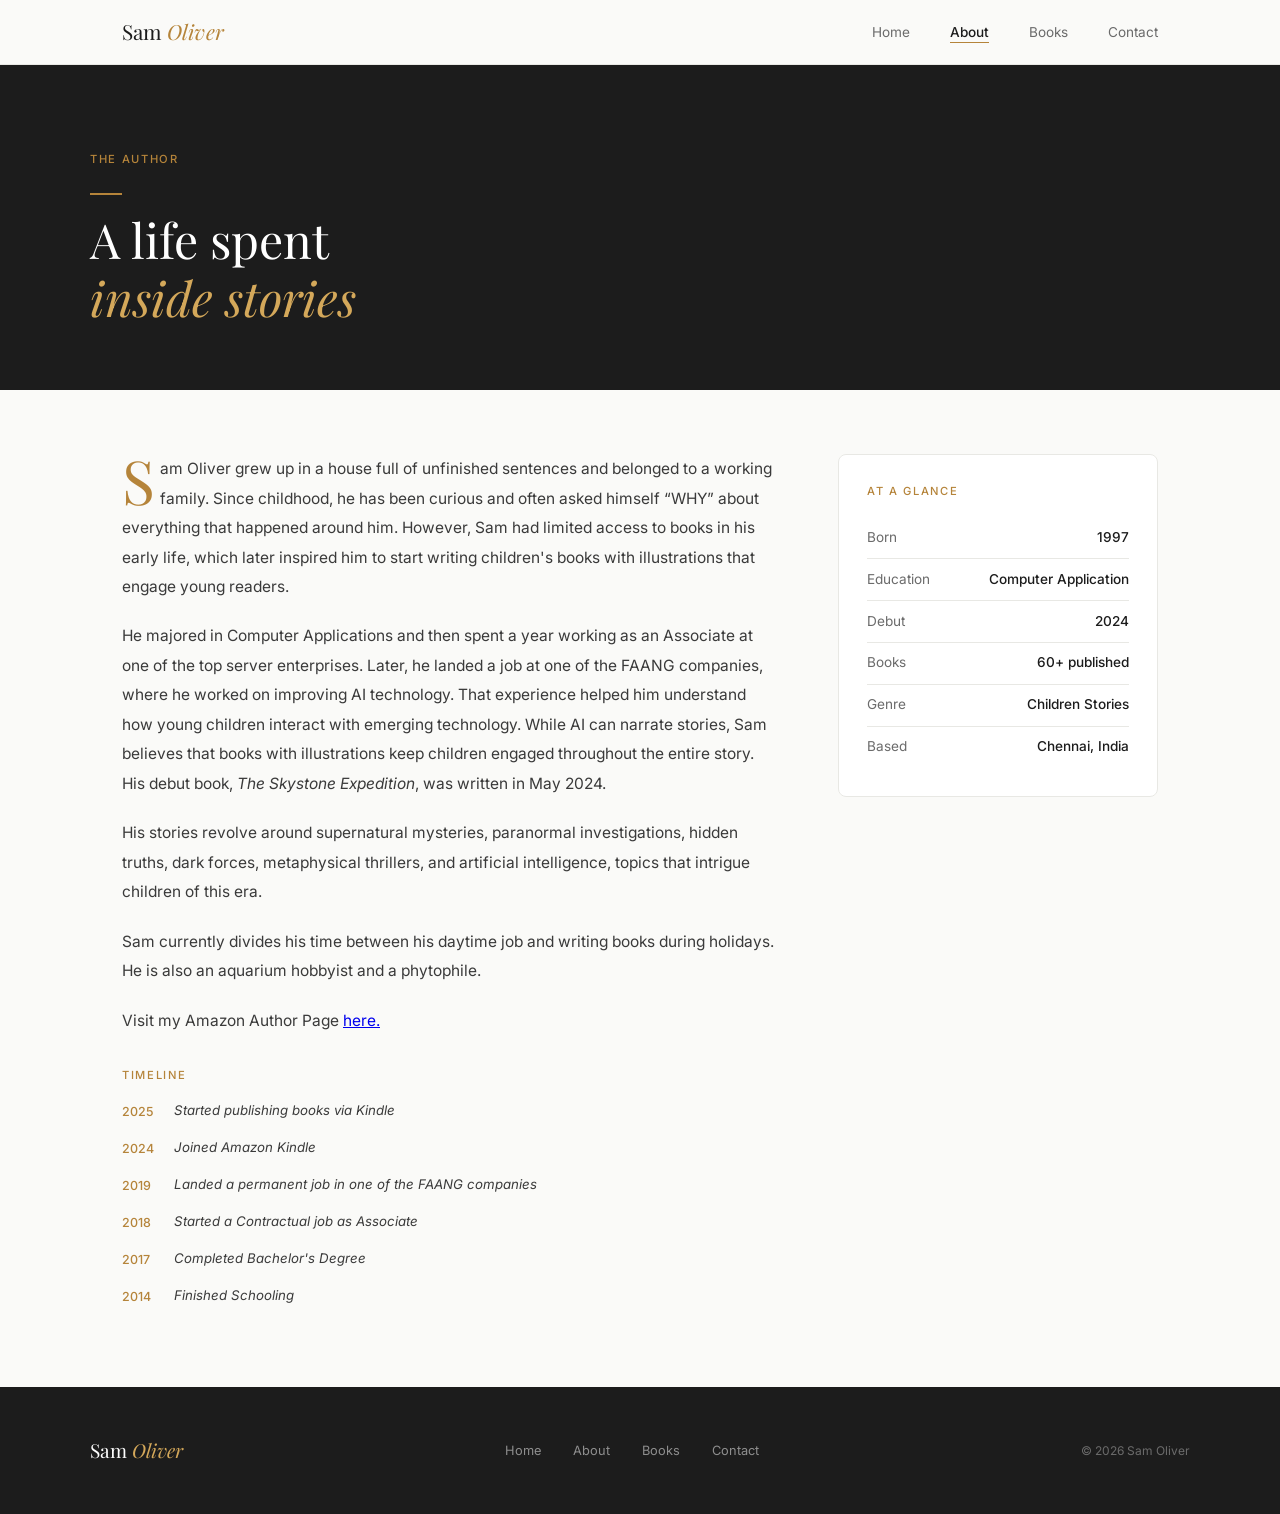
==== about.html @ 897f05fa "Add files via upload" ====
<!DOCTYPE html>
<html lang="en">
<head>
  <meta charset="UTF-8" />
  <meta name="viewport" content="width=device-width, initial-scale=1.0" />
  <title>Sam Oliver - Children's Books Author</title>
  <link rel="preconnect" href="https://fonts.googleapis.com" />
  <link href="https://fonts.googleapis.com/css2?family=Playfair+Display:ital,wght@0,400;0,600;1,400&family=Inter:wght@300;400;500&display=swap" rel="stylesheet" />
  <link rel="stylesheet" href="styles.css">
  <style>
  
  </style>
</head>
<body>

<!-- ─── NAVIGATION ─── -->
<nav id="navbar">
  <div class="nav-inner">
    <a class="nav-logo" href="index.html">Sam <span>Oliver</span></a>
    <ul class="nav-links">
      <li><a href="index.html" data-page="home">Home</a></li>
      <li><a href="about.html" class="active" data-page="about">About</a></li>
      <li><a href="books.html" data-page="books">Books</a></li>
      <li><a href="contact.html" data-page="contact">Contact</a></li>
    </ul>
    <button class="hamburger" id="hamburger" onclick="toggleMenu()" aria-label="Menu">
      <span></span><span></span><span></span>
    </button>
  </div>
  <div class="mobile-menu" id="mobileMenu">
    <a href="index.html">Home</a>
    <a href="about.html">About</a>
    <a href="books.html">Books</a>
    <a href="contact.html">Contact</a>
  </div>
</nav>

<!-- ════════════════════════════════════
     ABOUT PAGE
════════════════════════════════════ -->
<div id="page-about">

  <div class="page-hero">
    <div class="page-hero-inner">
      <span class="tag">The Author</span>
      <div style="width:32px;height:2px;background:var(--accent);margin:0.75rem 0 1rem;"></div>
      <h1>A life spent<br><em>inside stories</em></h1>
    </div>
  </div>

  <div class="about-layout">
    <div class="about-body">
      <p>
        Sam Oliver grew up in a house full of unfinished sentences and belonged to a working family. Since childhood, he has been curious and often asked himself “WHY” about everything that happened around him. However, Sam had limited access to books in his early life, which later inspired him to start writing children's books with illustrations that engage young readers.
      </p>
      <p class="reveal">
        He majored in Computer Applications and then spent a year working as an Associate at one of the top server enterprises. Later, he landed a job at one of the FAANG companies, where he worked on improving AI technology. That experience helped him understand how young children interact with emerging technology. While AI can narrate stories, Sam believes that books with illustrations keep children engaged throughout the entire story. His debut book, <em>The Skystone Expedition</em>, was written in May 2024.
      </p>
      <p class="reveal">
        His stories revolve around supernatural mysteries, paranormal investigations, hidden truths, dark forces, metaphysical thrillers, and artificial intelligence, topics that intrigue children of this era.
      </p>
      <p class="reveal">
        Sam currently divides his time between his daytime job and writing books during holidays. He is also an aquarium hobbyist and a phytophile.
      </p>

      <p class="reveal">
        Visit my Amazon Author Page <a href="https://amazon.com/author/samoliverauthor" target="_blank">here.</a>
      </p>

      <div class="timeline reveal">
        <h4>Timeline</h4>
                <div class="tl-item"><span class="tl-year">2025</span><span class="tl-text"><em>Started publishing books via Kindle</em></span></div>
        <div class="tl-item"><span class="tl-year">2024</span><span class="tl-text"><em>Joined Amazon Kindle</em></span></div>
        <div class="tl-item"><span class="tl-year">2019</span><span class="tl-text"><em>Landed a permanent job in one of the FAANG companies</em></span></div>
        <div class="tl-item"><span class="tl-year">2018</span><span class="tl-text"><em>Started a Contractual job as Associate</em></span></div>
        <div class="tl-item"><span class="tl-year">2017</span><span class="tl-text"><em>Completed Bachelor's Degree</em></span></div>
        <div class="tl-item"><span class="tl-year">2014</span><span class="tl-text"><em>Finished Schooling</em></span></div>
      </div>
    </div>

    <div>
      <div class="sidebar-card">
        <h4>At a Glance</h4>
        <div class="info-row"><span class="label">Born</span><span class="value">1997</span></div>
        <div class="info-row"><span class="label">Education</span><span class="value">Computer Application</span></div>
        <div class="info-row"><span class="label">Debut</span><span class="value">2024</span></div>
        <div class="info-row"><span class="label">Books</span><span class="value">60+ published</span></div>
        <div class="info-row"><span class="label">Genre</span><span class="value">Children Stories</span></div>
        <div class="info-row"><span class="label">Based</span><span class="value">Chennai, India</span></div>
      </div>
    </div>
  </div>

  <footer>
    <div class="footer-inner">
      <div class="footer-logo">Sam <em>Oliver</em></div>
      <ul class="footer-links">
        <li><a href="index.html">Home</a></li>
        <li><a href="about.html">About</a></li>
        <li><a href="books.html">Books</a></li>
        <li><a href="contact.html">Contact</a></li>
      </ul>
      <span class="footer-copy">© 2026 Sam Oliver</span>
    </div>
  </footer>
</div>
<script src="script.js"></script>
</body>
</html>
---- styles.css ----
*, *::before, *::after { box-sizing: border-box; margin: 0; padding: 0; }

    :root {
      --bg: #fafaf8;
      --white: #ffffff;
      --ink: #1c1c1c;
      --muted: #6b6b6b;
      --border: #e8e8e4;
      --accent: #b5843a;
      --accent-light: #f5ede0;
      --font-serif: 'Playfair Display', Georgia, serif;
      --font-sans: 'Inter', system-ui, sans-serif;
      --radius: 4px;
      --transition: 0.25s ease;
    }

    html { scroll-behavior: smooth; }

    body {
      font-family: var(--font-sans);
      background: var(--bg);
      color: var(--ink);
      font-size: 16px;
      line-height: 1.6;
      overflow-x: hidden;
    }

    /* ─── UTILITY ─── */
    .container {
      max-width: 1100px;
      margin: 0 auto;
      padding: 0 2rem;
    }

    .tag {
      display: inline-block;
      font-size: 0.7rem;
      letter-spacing: 0.15em;
      text-transform: uppercase;
      color: var(--accent);
      font-weight: 500;
    }

    .divider {
      width: 40px;
      height: 2px;
      background: var(--accent);
      margin: 1rem 0 1.5rem;
    }

    /* ─── NAVIGATION ─── */
    nav {
      position: sticky;
      top: 0;
      z-index: 100;
      background: rgba(250, 250, 248, 0.95);
      backdrop-filter: blur(8px);
      border-bottom: 1px solid var(--border);
    }

    .nav-inner {
      display: flex;
      align-items: center;
      justify-content: space-between;
      height: 64px;
      max-width: 1100px;
      margin: 0 auto;
      padding: 0 2rem;
    }

    .nav-logo {
      font-family: var(--font-serif);
      font-size: 1.3rem;
      color: var(--ink);
      text-decoration: none;
      letter-spacing: 0.01em;
    }

    .nav-logo span { color: var(--accent); font-style: italic; }

    .nav-links {
      display: flex;
      gap: 2.5rem;
      list-style: none;
    }

    .nav-links a {
      font-size: 0.85rem;
      font-weight: 400;
      color: var(--muted);
      text-decoration: none;
      transition: color var(--transition);
    }

    .nav-links a:hover,
    .nav-links a.active { color: var(--ink); }

    .nav-links a.active {
      font-weight: 500;
      border-bottom: 1.5px solid var(--accent);
      padding-bottom: 2px;
    }

    /* Hamburger */
    .hamburger {
      display: none;
      flex-direction: column;
      gap: 5px;
      background: none;
      border: none;
      cursor: pointer;
      padding: 4px;
    }

    .hamburger span {
      display: block;
      width: 22px;
      height: 1.5px;
      background: var(--ink);
      transition: all 0.3s;
    }

    .hamburger.open span:nth-child(1) { transform: rotate(45deg) translate(4px, 5px); }
    .hamburger.open span:nth-child(2) { opacity: 0; }
    .hamburger.open span:nth-child(3) { transform: rotate(-45deg) translate(4px, -5px); }

    .mobile-menu {
      display: none;
      flex-direction: column;
      background: var(--white);
      border-top: 1px solid var(--border);
      padding: 1rem 2rem;
    }

    .mobile-menu.open { display: flex; }

    .mobile-menu a {
      font-size: 1rem;
      color: var(--ink);
      text-decoration: none;
      padding: 0.75rem 0;
      border-bottom: 1px solid var(--border);
      font-weight: 400;
      transition: color var(--transition);
    }

    .mobile-menu a:last-child { border-bottom: none; }
    .mobile-menu a:hover { color: var(--accent); }

    /* ─── PAGES ─── */
    .page { display: none; }
    .page.active { display: block; animation: fadeUp 0.4s ease; }

    @keyframes fadeUp {
      from { opacity: 0; transform: translateY(16px); }
      to   { opacity: 1; transform: translateY(0); }
    }

    /* ─────────────────────────────
       HOME
    ───────────────────────────── */

    /* Hero */
    .hero {
      padding: 6rem 2rem 5rem;
      max-width: 1100px;
      margin: 0 auto;
      display: grid;
      grid-template-columns: 1fr 1fr;
      gap: 4rem;
      align-items: center;
    }

    .hero-tag { margin-bottom: 1rem; }

    .hero h1 {
      font-family: var(--font-serif);
      font-size: clamp(2.8rem, 5vw, 4rem);
      font-weight: 400;
      line-height: 1.15;
      margin-bottom: 1.25rem;
      color: var(--ink);
    }

    .hero h1 em { font-style: italic; color: var(--accent); }

    .hero p {
      font-size: 1rem;
      color: var(--muted);
      line-height: 1.8;
      margin-bottom: 2rem;
      max-width: 420px;
    }

    .hero-buttons {
      display: flex;
      gap: 1rem;
      flex-wrap: wrap;
    }

    .btn {
      display: inline-block;
      font-size: 0.8rem;
      font-weight: 500;
      letter-spacing: 0.05em;
      padding: 0.75rem 1.75rem;
      border-radius: var(--radius);
      text-decoration: none;
      cursor: pointer;
      border: none;
      transition: all var(--transition);
    }

    .btn-dark {
      background: var(--ink);
      color: #fff;
    }
    .btn-dark:hover { background: #333; }

    .btn-outline {
      background: transparent;
      color: var(--ink);
      border: 1.5px solid var(--border);
    }
    .btn-outline:hover { border-color: var(--ink); }

    .btn-accent {
      background: var(--accent);
      color: #fff;
    }
    .btn-accent:hover { background: #9e7030; }

    /* Hero image card */
    .hero-card {
      background: var(--white);
      border: 1px solid var(--border);
      border-radius: 8px;
      overflow: hidden;
      box-shadow: 0 4px 24px rgba(0,0,0,0.07);
    }

    .hero-card-img {
  height: 350px;
  background: linear-gradient(135deg, #2a1a08 0%, #5c3d1e 50%, #8b6235 100%);
  display: flex;
  align-items: center;
  justify-content: center;
  position: relative;
  overflow: visible; /* Changed from hidden */
}

.author-initials {
  width: 300px;
  height: 300px;
  border-radius: 50%;
  overflow: hidden;
  border: 3px solid #fff; /* optional, helps define the circle edge */
  flex-shrink: 0;
}

.author-initials img {
  width: 100%;
  height: 100%;
  object-fit: cover;
  display: block;
}

    .hero-card-body {
      padding: 1.5rem;
    }

    .hero-card-body h3 {
      font-family: var(--font-serif);
      font-size: 1.1rem;
      font-weight: 400;
      color: #fff;
      margin-bottom: 0.25rem;
    }

    .hero-card-body p {
      font-size: 0.8rem;
      color: #fff;
      margin: 0;
    }

    /* Stats strip */
    .stats {
      background: var(--white);
      border-top: 1px solid var(--border);
      border-bottom: 1px solid var(--border);
    }

    .stats-inner {
      max-width: 1100px;
      margin: 0 auto;
      padding: 2.5rem 2rem;
      display: grid;
      grid-template-columns: repeat(2, 1fr);
      gap: 2rem;
      text-align: center;
    }

    .stat-number {
      font-family: var(--font-serif);
      font-size: 2.2rem;
      font-weight: 400;
      color: var(--accent);
      line-height: 1;
      margin-bottom: 0.4rem;
    }

    .stat-label {
      font-size: 0.78rem;
      color: var(--muted);
      font-weight: 400;
    }

    /* Featured Book */
    .section {
      padding: 5rem 2rem;
      max-width: 1100px;
      margin: 0 auto;
    }

    .section-header {
      margin-bottom: 3rem;
    }

    .section-header h2 {
      font-family: var(--font-serif);
      font-size: clamp(1.8rem, 3vw, 2.4rem);
      font-weight: 400;
    }

    .section-header h2 em { font-style: italic; color: var(--accent); }

    .featured-grid {
      display: grid;
      grid-template-columns: auto 1fr;
      gap: 3rem;
      align-items: start;
    }

    .book-card-featured {
      width: 180px;
      flex-shrink: 0;
      border-radius: 4px;
      overflow: hidden;
      box-shadow: 6px 10px 30px rgba(0,0,0,0.2);
    }

    .book-cover-art {
      width: 180px;
      height: 260px;
      display: flex;
      flex-direction: column;
      justify-content: space-between;
      padding: 1.5rem 1.25rem;
      position: relative;
    }

    .book-cover-art::after {
      content: '';
      position: absolute;
      top: 0; bottom: 0; left: 0;
      width: 6px;
      background: rgba(0,0,0,0.25);
    }

    .bca-0 { background: linear-gradient(160deg, #1a0a04, #6b3a1a); }
    .bca-1 { background: linear-gradient(160deg, #051a1a, #1a5a5a); }
    .bca-2 { background: linear-gradient(160deg, #141a05, #4a5a1a); }
    .bca-3 { background: linear-gradient(160deg, #0a0514, #2a1a5a); }
    .bca-4 { background: linear-gradient(160deg, #140514, #4a1a4a); }
    .bca-5 { background: linear-gradient(160deg, #0f0d0a, #3a2a1a); }

    .bca-title {
      font-family: var(--font-serif);
      color: #f0e0c0;
      font-size: 1.1rem;
      line-height: 1.2;
      font-weight: 400;
      position: relative;
      z-index: 1;
    }

    .bca-title em { font-style: italic; font-size: 1.3rem; display: block; }

    .bca-author {
      font-size: 0.6rem;
      letter-spacing: 0.2em;
      text-transform: uppercase;
      color: rgba(240,224,192,0.7);
      position: relative;
      z-index: 1;
    }

    .featured-info h3 {
      font-family: var(--font-serif);
      font-size: 1.8rem;
      font-weight: 400;
      margin-bottom: 0.25rem;
    }

    .featured-info h3 em { font-style: italic; color: var(--accent); }

    .featured-meta {
      font-size: 0.8rem;
      color: var(--muted);
      margin-bottom: 1.25rem;
    }

    .featured-info p {
      color: var(--muted);
      line-height: 1.8;
      margin-bottom: 1.5rem;
      font-size: 0.95rem;
    }

    .quote-block {
      border-left: 3px solid var(--accent);
      padding: 0.75rem 1.25rem;
      background: var(--accent-light);
      border-radius: 0 var(--radius) var(--radius) 0;
      margin-bottom: 1.5rem;
    }

    .quote-block p {
      font-family: var(--font-serif);
      font-style: italic;
      font-size: 1rem;
      color: #4a3520;
      margin: 0 0 0.4rem;
    }

    .quote-block cite {
      font-size: 0.72rem;
      color: var(--accent);
      letter-spacing: 0.08em;
      text-transform: uppercase;
      font-style: normal;
    }

    /* ─────────────────────────────
       ABOUT
    ───────────────────────────── */
    .page-hero {
      background: var(--ink);
      color: #fff;
      padding: 5rem 2rem 4rem;
    }

    .page-hero-inner {
      max-width: 1100px;
      margin: 0 auto;
    }

    .page-hero .tag { color: var(--accent); margin-bottom: 0.75rem; }

    .page-hero h1 {
      font-family: var(--font-serif);
      font-size: clamp(2.2rem, 4vw, 3rem);
      font-weight: 400;
      line-height: 1.2;
    }

    .page-hero h1 em { font-style: italic; color: #d4a85a; }

    .about-layout {
      max-width: 1100px;
      margin: 0 auto;
      padding: 4rem 2rem;
      display: grid;
      grid-template-columns: 1fr 320px;
      gap: 4rem;
      align-items: start;
    }

    .about-body p {
      font-size: 0.97rem;
      line-height: 1.9;
      color: #3a3a3a;
      margin-bottom: 1.25rem;
    }

    .about-body p:first-child::first-letter {
      font-family: var(--font-serif);
      font-size: 3.8rem;
      float: left;
      line-height: 0.85;
      margin-right: 0.08em;
      color: var(--accent);
    }

    .sidebar-card {
      background: var(--white);
      border: 1px solid var(--border);
      border-radius: 8px;
      padding: 1.75rem;
      position: sticky;
      top: 80px;
    }

    .sidebar-card h4 {
      font-size: 0.7rem;
      letter-spacing: 0.15em;
      text-transform: uppercase;
      color: var(--accent);
      margin-bottom: 1rem;
      font-weight: 500;
    }

    .info-row {
      display: flex;
      justify-content: space-between;
      align-items: baseline;
      padding: 0.6rem 0;
      border-bottom: 1px solid var(--border);
      font-size: 0.85rem;
    }

    .info-row:last-child { border-bottom: none; }
    .info-row .label { color: var(--muted); }
    .info-row .value { font-weight: 500; text-align: right; }

    .timeline {
      margin-top: 2rem;
    }

    .timeline h4 {
      font-size: 0.7rem;
      letter-spacing: 0.15em;
      text-transform: uppercase;
      color: var(--accent);
      margin-bottom: 1rem;
      font-weight: 500;
    }

    .tl-item {
      display: flex;
      gap: 1rem;
      margin-bottom: 1rem;
      font-size: 0.83rem;
      opacity: 0;
      transform: translateX(-10px);
      transition: all 0.5s ease;
    }

    .tl-item.visible { opacity: 1; transform: translateX(0); }

    .tl-year {
      color: var(--accent);
      font-weight: 500;
      min-width: 36px;
      font-size: 0.78rem;
      padding-top: 1px;
    }

    .tl-text { color: #3a3a3a; line-height: 1.5; }

    /* ─────────────────────────────
       BOOKS
    ───────────────────────────── */
    .books-controls {
      max-width: 1100px;
      margin: 0 auto;
      padding: 2.5rem 2rem 0;
      display: flex;
      gap: 0.5rem;
      flex-wrap: wrap;
    }

    .filter-btn {
      font-size: 0.78rem;
      font-weight: 400;
      padding: 0.45rem 1.1rem;
      border-radius: 99px;
      border: 1.5px solid var(--border);
      background: transparent;
      color: var(--muted);
      cursor: pointer;
      transition: all var(--transition);
    }

    .filter-btn:hover { border-color: var(--ink); color: var(--ink); }

    .filter-btn.active {
      background: var(--ink);
      color: #fff;
      border-color: var(--ink);
    }

    .books-grid {
      max-width: 1100px;
      margin: 0 auto;
      padding: 2.5rem 2rem 5rem;
      display: grid;
      grid-template-columns: repeat(auto-fill, minmax(200px, 1fr));
      gap: 2rem;
    }

    .bk-card {
      cursor: pointer;
      transition: transform var(--transition);
      opacity: 0;
      transform: translateY(20px);
      transition: opacity 0.5s ease, transform 0.5s ease;
    }

    .bk-card.visible { opacity: 1; transform: translateY(0); }
    .bk-card:hover { transform: translateY(-4px); }

    .bk-cover {
      width: 100%;
      aspect-ratio: 3/4;
      border-radius: var(--radius);
      overflow: hidden;
      margin-bottom: 1rem;
      box-shadow: 0 4px 16px rgba(0,0,0,0.15);
    }

    .bk-cover-inner {
      width: 100%; height: 100%;
      display: flex;
      flex-direction: column;
      justify-content: space-between;
      padding: 1.25rem 1rem;
      position: relative;
    }

    .bk-cover-author {
      width: 100%; height: 100%;
      display: flex;
      /*flex-direction: column;*/
      justify-content: space-between;
      /*padding: 1.25rem 1rem;*/
      position: relative;
    }

    .bk-cover-inner::after {
      content: '';
      position: absolute;
      top: 0; bottom: 0; left: 0;
      width: 5px;
      background: rgba(0,0,0,0.2);
    }

    .bk-cover-title {
      font-family: var(--font-serif);
      color: #f0e0c0;
      font-size: 1rem;
      line-height: 1.25;
      position: relative; z-index: 1;
    }

    .bk-cover-title em { font-style: italic; font-size: 1.15rem; display: block; }

    .bk-cover-year {
      font-size: 0.6rem;
      letter-spacing: 0.15em;
      color: rgba(240,224,192,0.65);
      position: relative; z-index: 1;
    }

    .bk-genre {
      font-size: 0.68rem;
      color: var(--accent);
      letter-spacing: 0.1em;
      text-transform: uppercase;
      margin-bottom: 0.3rem;
      font-weight: 500;
    }

    .bk-title {
      font-family: var(--font-serif);
      font-size: 1rem;
      font-weight: 400;
      padding: 10px;
      align-items: center;
      margin-bottom: 0.4rem;
    }

    .bk-title em { font-style: italic; }

    .bk-desc {
      font-size: 0.8rem;
      color: var(--muted);
      line-height: 1.6;
    }

    /* ─────────────────────────────
       CONTACT
    ───────────────────────────── */
    .contact-layout {
      max-width: 1100px;
      margin: 0 auto;
      padding: 4rem 2rem 5rem;
      display: grid;
      grid-template-columns: 1fr 1fr;
      gap: 4rem;
      align-items: start;
    }

    .contact-info h2 {
      font-family: var(--font-serif);
      font-size: 1.8rem;
      font-weight: 400;
      margin-bottom: 0.5rem;
    }

    .contact-info h2 em { font-style: italic; color: var(--accent); }

    .contact-info > p {
      color: var(--muted);
      line-height: 1.8;
      margin-bottom: 2.5rem;
      font-size: 0.92rem;
    }

    .contact-item {
      display: flex;
      gap: 1rem;
      align-items: flex-start;
      margin-bottom: 1.5rem;
    }

    .contact-icon {
      width: 38px; height: 38px;
      background: var(--accent-light);
      border-radius: var(--radius);
      display: flex;
      align-items: center;
      justify-content: center;
      font-size: 1rem;
      flex-shrink: 0;
      color: var(--accent);
    }

    .ci-label {
      font-size: 0.7rem;
      letter-spacing: 0.1em;
      text-transform: uppercase;
      color: var(--accent);
      font-weight: 500;
      margin-bottom: 0.2rem;
    }

    .ci-value {
      font-size: 0.88rem;
      color: var(--ink);
      line-height: 1.5;
    }

    .socials {
      display: grid;
      gap: 0.8rem;
      /*width: 1000%;*/
      margin-top: 2rem;
    }

    .social-pill {
      font-size: 0.72rem;
      font-weight: 500;
      padding: 0.45rem 1rem;
      border: 1.5px solid var(--border);
      border-radius: 99px;
      text-decoration: none;
      color: var(--muted);
      transition: all var(--transition);
    }

    .social-pill:hover {
      border-color: var(--ink);
      color: var(--ink);
    }

    /* Form */
    .contact-form-card {
      background: var(--white);
      border: 1px solid var(--border);
      border-radius: 8px;
      padding: 2.5rem;
    }

    .contact-form-card h3 {
      font-family: var(--font-serif);
      font-size: 1.3rem;
      font-weight: 400;
      margin-bottom: 1.75rem;
    }

    .form-row {
      display: grid;
      grid-template-columns: 1fr 1fr;
      gap: 1rem;
    }

    .form-group {
      margin-bottom: 1.25rem;
    }

    .form-group label {
      display: block;
      font-size: 0.75rem;
      font-weight: 500;
      color: var(--ink);
      margin-bottom: 0.4rem;
      letter-spacing: 0.03em;
    }

    .form-group input,
    .form-group select,
    .form-group textarea {
      width: 100%;
      padding: 0.65rem 0.9rem;
      border: 1.5px solid var(--border);
      border-radius: var(--radius);
      font-family: var(--font-sans);
      font-size: 0.88rem;
      color: var(--ink);
      background: var(--bg);
      outline: none;
      transition: border-color var(--transition);
    }

    .form-group input:focus,
    .form-group select:focus,
    .form-group textarea:focus { border-color: var(--accent); }

    .form-group textarea { height: 110px; resize: vertical; }

    .form-group select { appearance: none; cursor: pointer; }

    .form-submit {
      width: 100%;
      padding: 0.85rem;
      background: var(--ink);
      color: #fff;
      border: none;
      border-radius: var(--radius);
      font-family: var(--font-sans);
      font-size: 0.85rem;
      font-weight: 500;
      cursor: pointer;
      transition: background var(--transition);
    }

    .form-submit:hover { background: var(--accent); }

    .success-banner {
      display: none;
      background: var(--accent-light);
      border: 1.5px solid rgba(181,132,58,0.3);
      border-radius: var(--radius);
      padding: 1.25rem;
      text-align: center;
      font-family: var(--font-serif);
      font-style: italic;
      color: #7a5020;
      font-size: 1.1rem;
      margin-top: 1rem;
    }

    /* ─── FOOTER ─── */
    footer {
      background: var(--ink);
      color: rgba(255,255,255,0.6);
      padding: 3rem 2rem;
    }

    .footer-inner {
      max-width: 1100px;
      margin: 0 auto;
      display: flex;
      justify-content: space-between;
      align-items: center;
      flex-wrap: wrap;
      gap: 1.5rem;
    }

    .footer-logo {
      font-family: var(--font-serif);
      font-size: 1.2rem;
      color: #fff;
    }

    .footer-logo em { font-style: italic; color: #d4a85a; }

    .footer-links {
      display: flex;
      gap: 2rem;
      list-style: none;
    }

    .footer-links a {
      font-size: 0.8rem;
      color: rgba(255,255,255,0.5);
      text-decoration: none;
      transition: color var(--transition);
    }

    .footer-links a:hover { color: #fff; }

    .footer-copy {
      font-size: 0.75rem;
      color: rgba(255,255,255,0.35);
    }

    /* ─── SCROLL REVEAL ─── */
    .reveal {
      opacity: 0;
      transform: translateY(24px);
      transition: opacity 0.6s ease, transform 0.6s ease;
    }
    .reveal.visible { opacity: 1; transform: translateY(0); }

    /* ─── RESPONSIVE ─── */
    @media (max-width: 900px) {
      .hero {
        grid-template-columns: 1fr;
        padding: 4rem 2rem 3rem;
        gap: 2.5rem;
      }
      .hero-card { max-width: 420px; }
      .stats-inner { grid-template-columns: repeat(2, 1fr); }
      .featured-grid { grid-template-columns: 1fr; }
      .book-card-featured { width: 140px; }
      .about-layout { grid-template-columns: 1fr; }
      .sidebar-card { position: static; }
      .contact-layout { grid-template-columns: 1fr; gap: 2.5rem; }
    }

    @media (max-width: 640px) {
      .nav-links { display: none; }
      .hamburger { display: flex; }
      .hero h1 { font-size: 2.4rem; }
      .stats-inner { grid-template-columns: repeat(2, 1fr); }
      .books-grid { grid-template-columns: repeat(2, 1fr); gap: 1.25rem; }
      .form-row { grid-template-columns: 1fr; }
      .footer-inner { flex-direction: column; text-align: center; }
      .footer-links { flex-wrap: wrap; justify-content: center; gap: 1rem; }
    }

    @media (max-width: 400px) {
      .books-grid { grid-template-columns: 1fr 1fr; gap: 1rem; }
    }
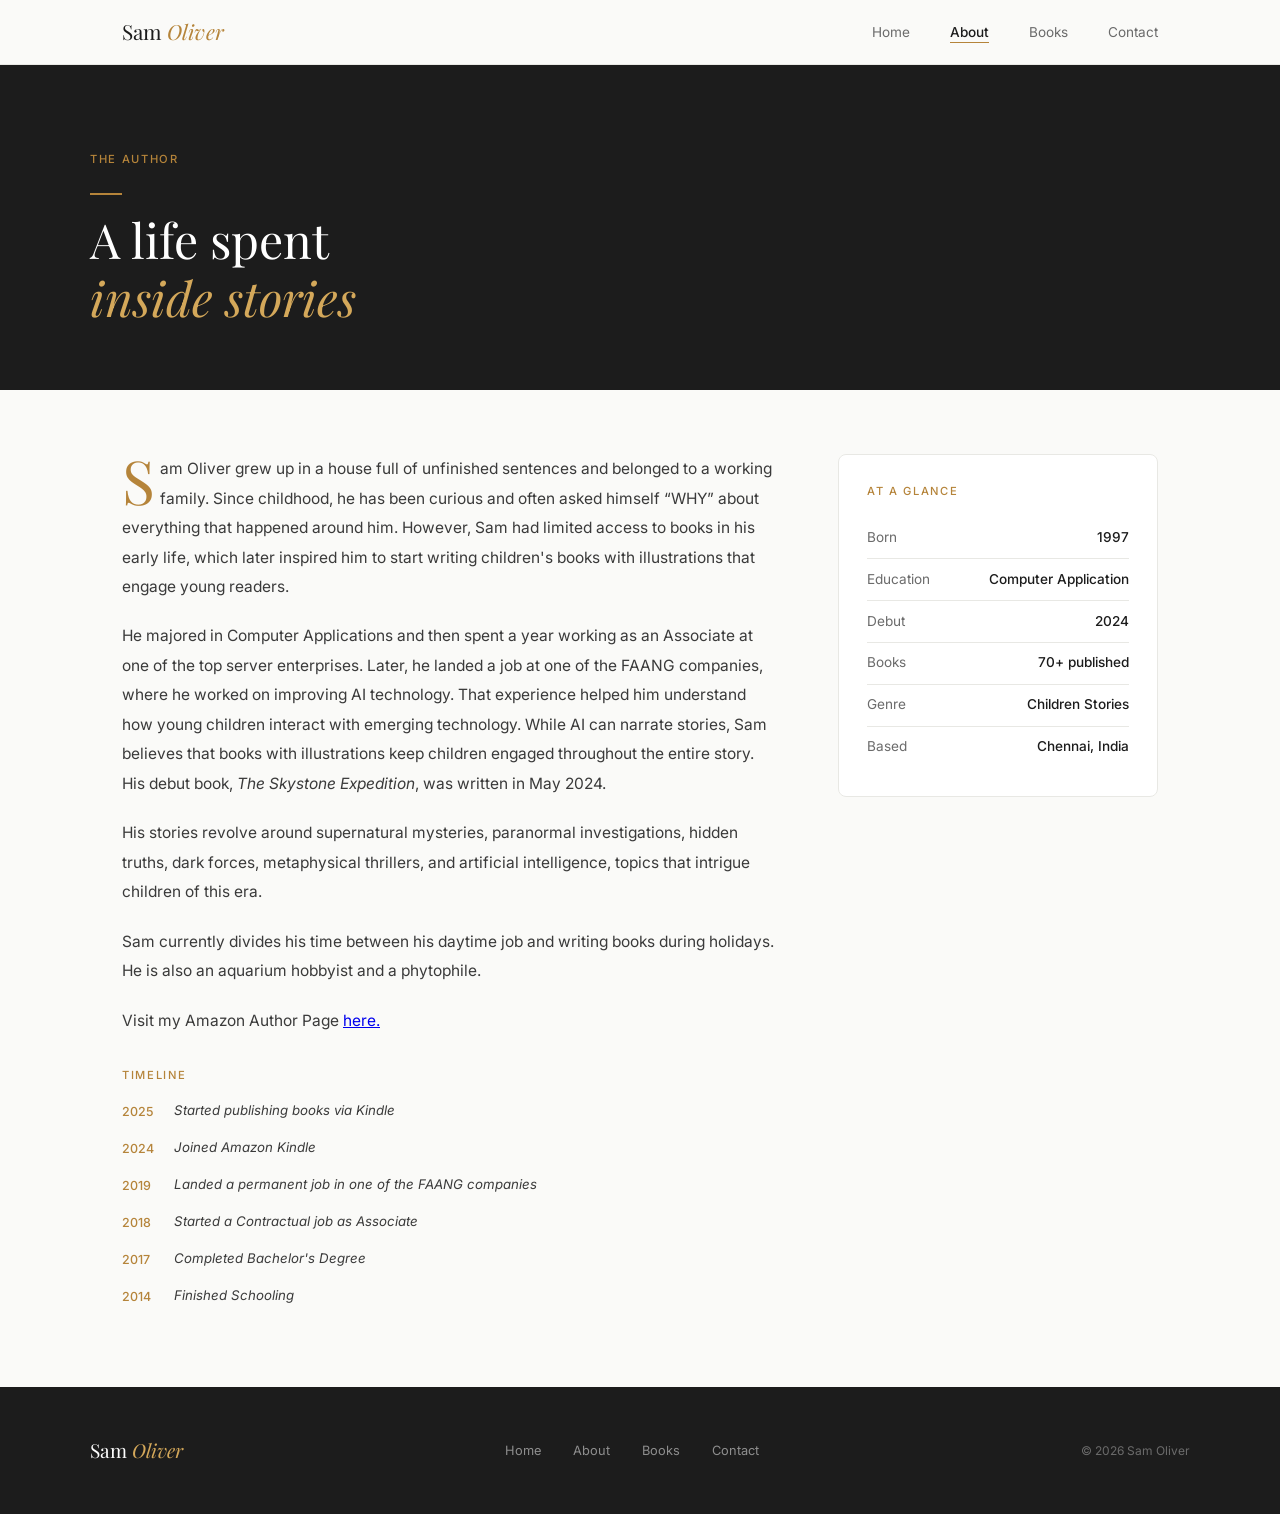
==== commit db65619f: "Add files via upload New books added" ====
--- a/about.html
+++ b/about.html
@@ -84,7 +84,7 @@
         <div class="info-row"><span class="label">Born</span><span class="value">1997</span></div>
         <div class="info-row"><span class="label">Education</span><span class="value">Computer Application</span></div>
         <div class="info-row"><span class="label">Debut</span><span class="value">2024</span></div>
-        <div class="info-row"><span class="label">Books</span><span class="value">60+ published</span></div>
+        <div class="info-row"><span class="label">Books</span><span class="value">70+ published</span></div>
         <div class="info-row"><span class="label">Genre</span><span class="value">Children Stories</span></div>
         <div class="info-row"><span class="label">Based</span><span class="value">Chennai, India</span></div>
       </div>
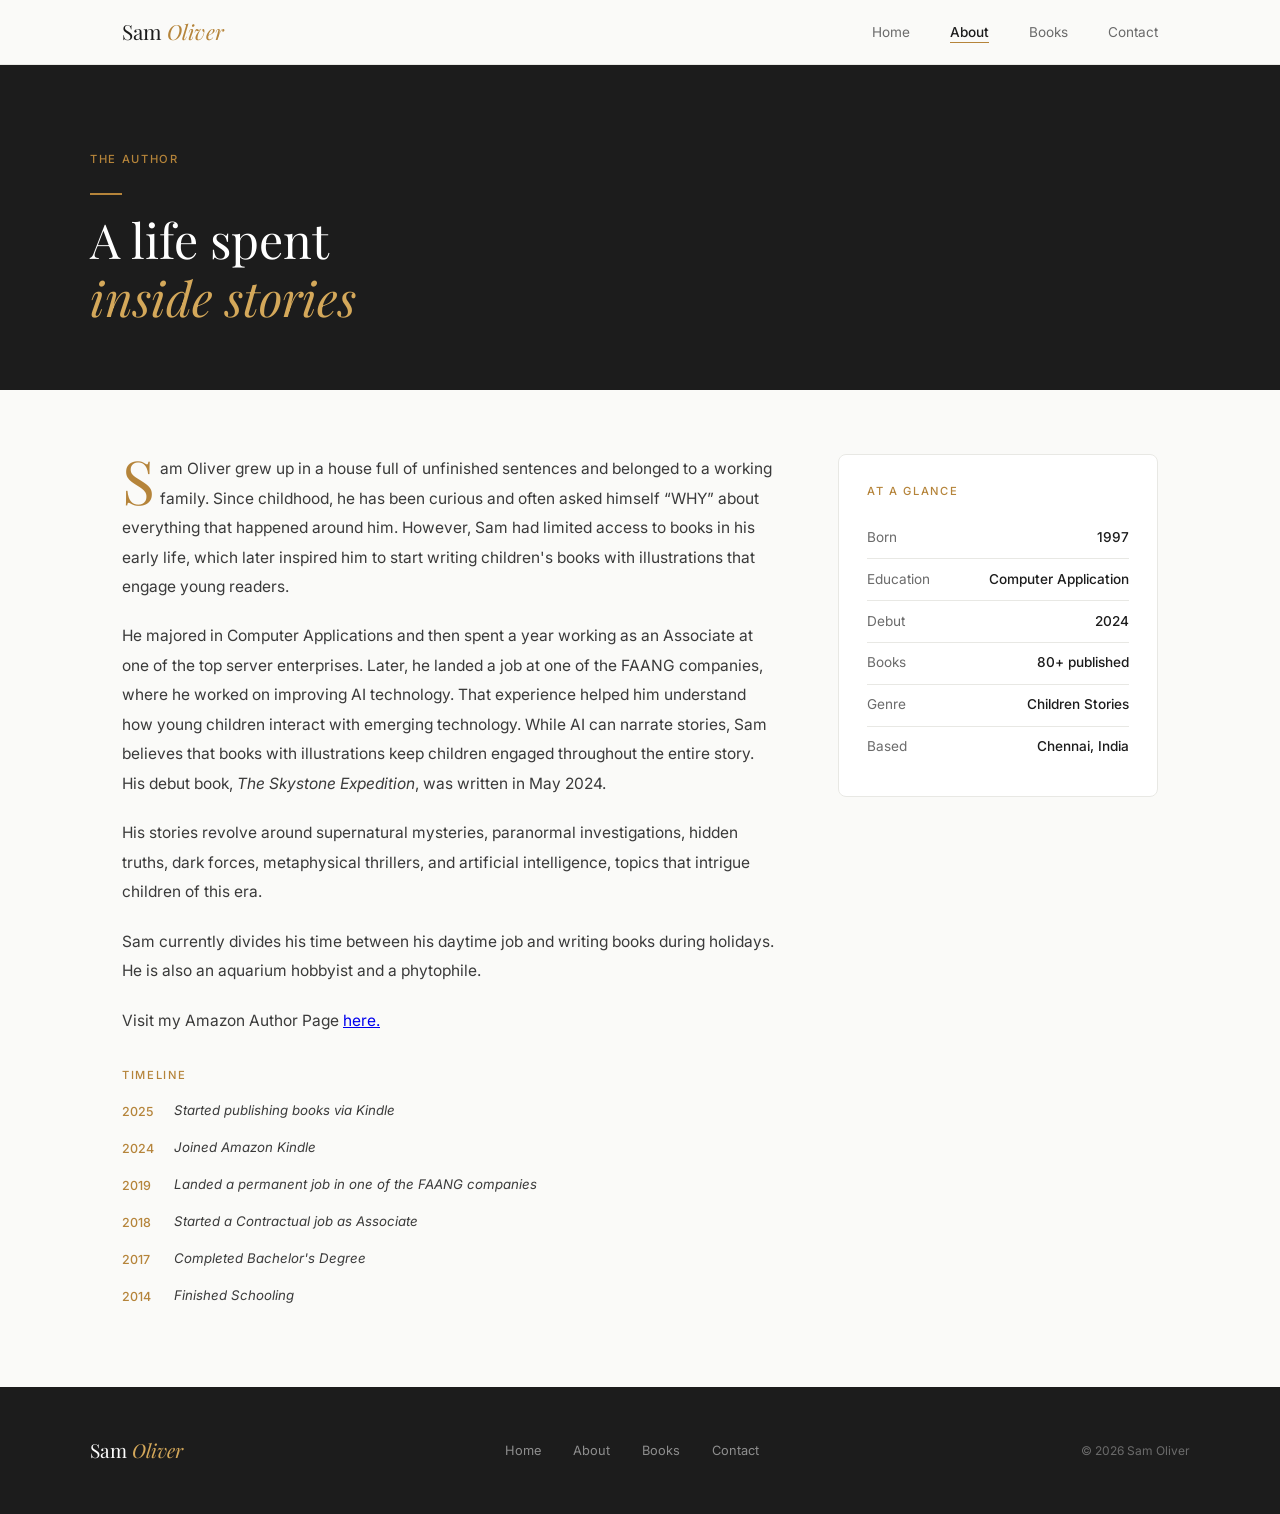
==== commit b0e0ceff: "Add files via upload Added pagination for books page" ====
--- a/about.html
+++ b/about.html
@@ -84,7 +84,7 @@
         <div class="info-row"><span class="label">Born</span><span class="value">1997</span></div>
         <div class="info-row"><span class="label">Education</span><span class="value">Computer Application</span></div>
         <div class="info-row"><span class="label">Debut</span><span class="value">2024</span></div>
-        <div class="info-row"><span class="label">Books</span><span class="value">70+ published</span></div>
+        <div class="info-row"><span class="label">Books</span><span class="value">80+ published</span></div>
         <div class="info-row"><span class="label">Genre</span><span class="value">Children Stories</span></div>
         <div class="info-row"><span class="label">Based</span><span class="value">Chennai, India</span></div>
       </div>
--- a/styles.css
+++ b/styles.css
@@ -943,4 +943,41 @@
 
     @media (max-width: 400px) {
       .books-grid { grid-template-columns: 1fr 1fr; gap: 1rem; }
-    }+    }
+
+.pagination {
+  display: flex;
+  justify-content: center;
+  align-items: center;
+  gap: 8px;
+  padding: 1rem 0rem;
+}
+
+.pg-btn {
+  width: 38px;
+  height: 38px;
+  border: 1px solid #d4b896;
+  background: transparent;
+  color: #5c3d1e;
+  border-radius: 4px;
+  cursor: pointer;
+  font-family: inherit;
+  font-size: 0.9rem;
+  text-decoration: none;
+  display: flex;
+  align-items: center;
+  justify-content: center;
+  transition: all 0.2s;
+}
+
+.pg-btn:hover {
+  background: #5c3d1e;
+  color: #fff;
+}
+
+.pg-btn.active {
+  background: #5c3d1e;
+  color: #fff;
+  border-color: #5c3d1e;
+  font-weight: 600;
+}
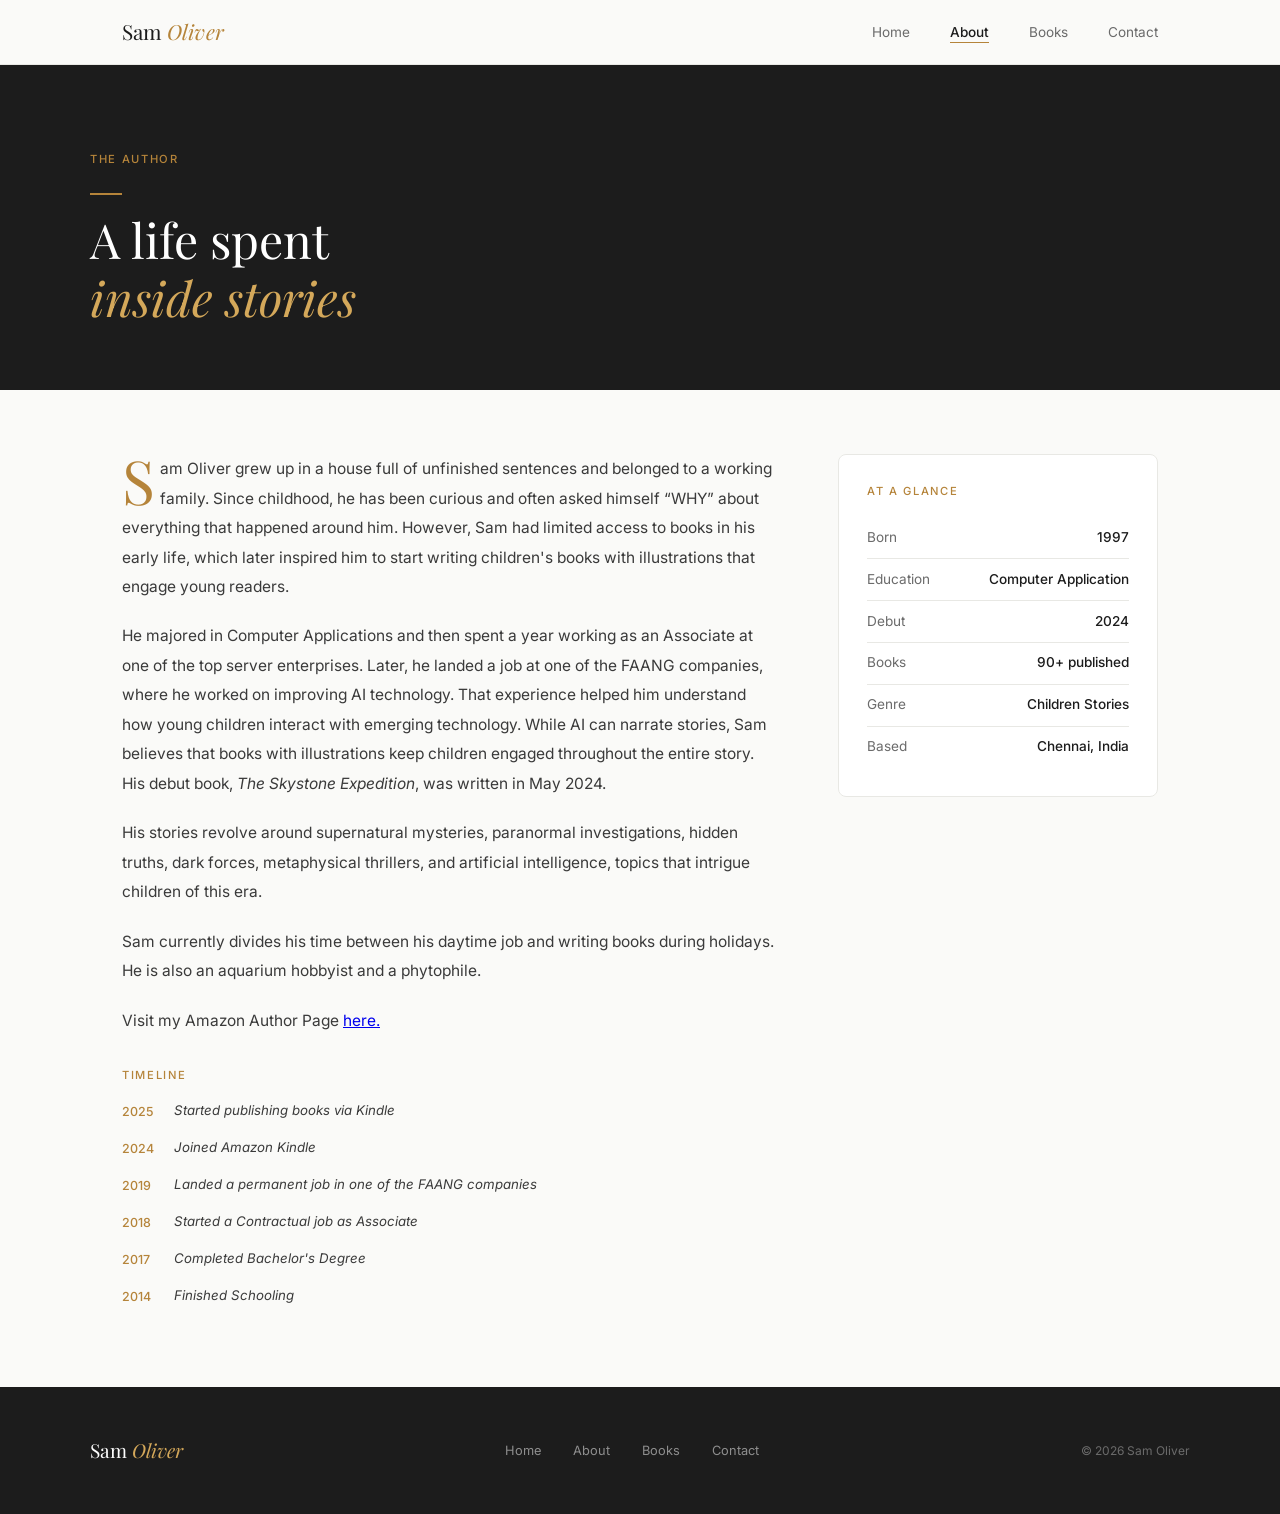
==== commit 76a229dd: "Add files via upload" ====
--- a/about.html
+++ b/about.html
@@ -84,7 +84,7 @@
         <div class="info-row"><span class="label">Born</span><span class="value">1997</span></div>
         <div class="info-row"><span class="label">Education</span><span class="value">Computer Application</span></div>
         <div class="info-row"><span class="label">Debut</span><span class="value">2024</span></div>
-        <div class="info-row"><span class="label">Books</span><span class="value">80+ published</span></div>
+        <div class="info-row"><span class="label">Books</span><span class="value">90+ published</span></div>
         <div class="info-row"><span class="label">Genre</span><span class="value">Children Stories</span></div>
         <div class="info-row"><span class="label">Based</span><span class="value">Chennai, India</span></div>
       </div>
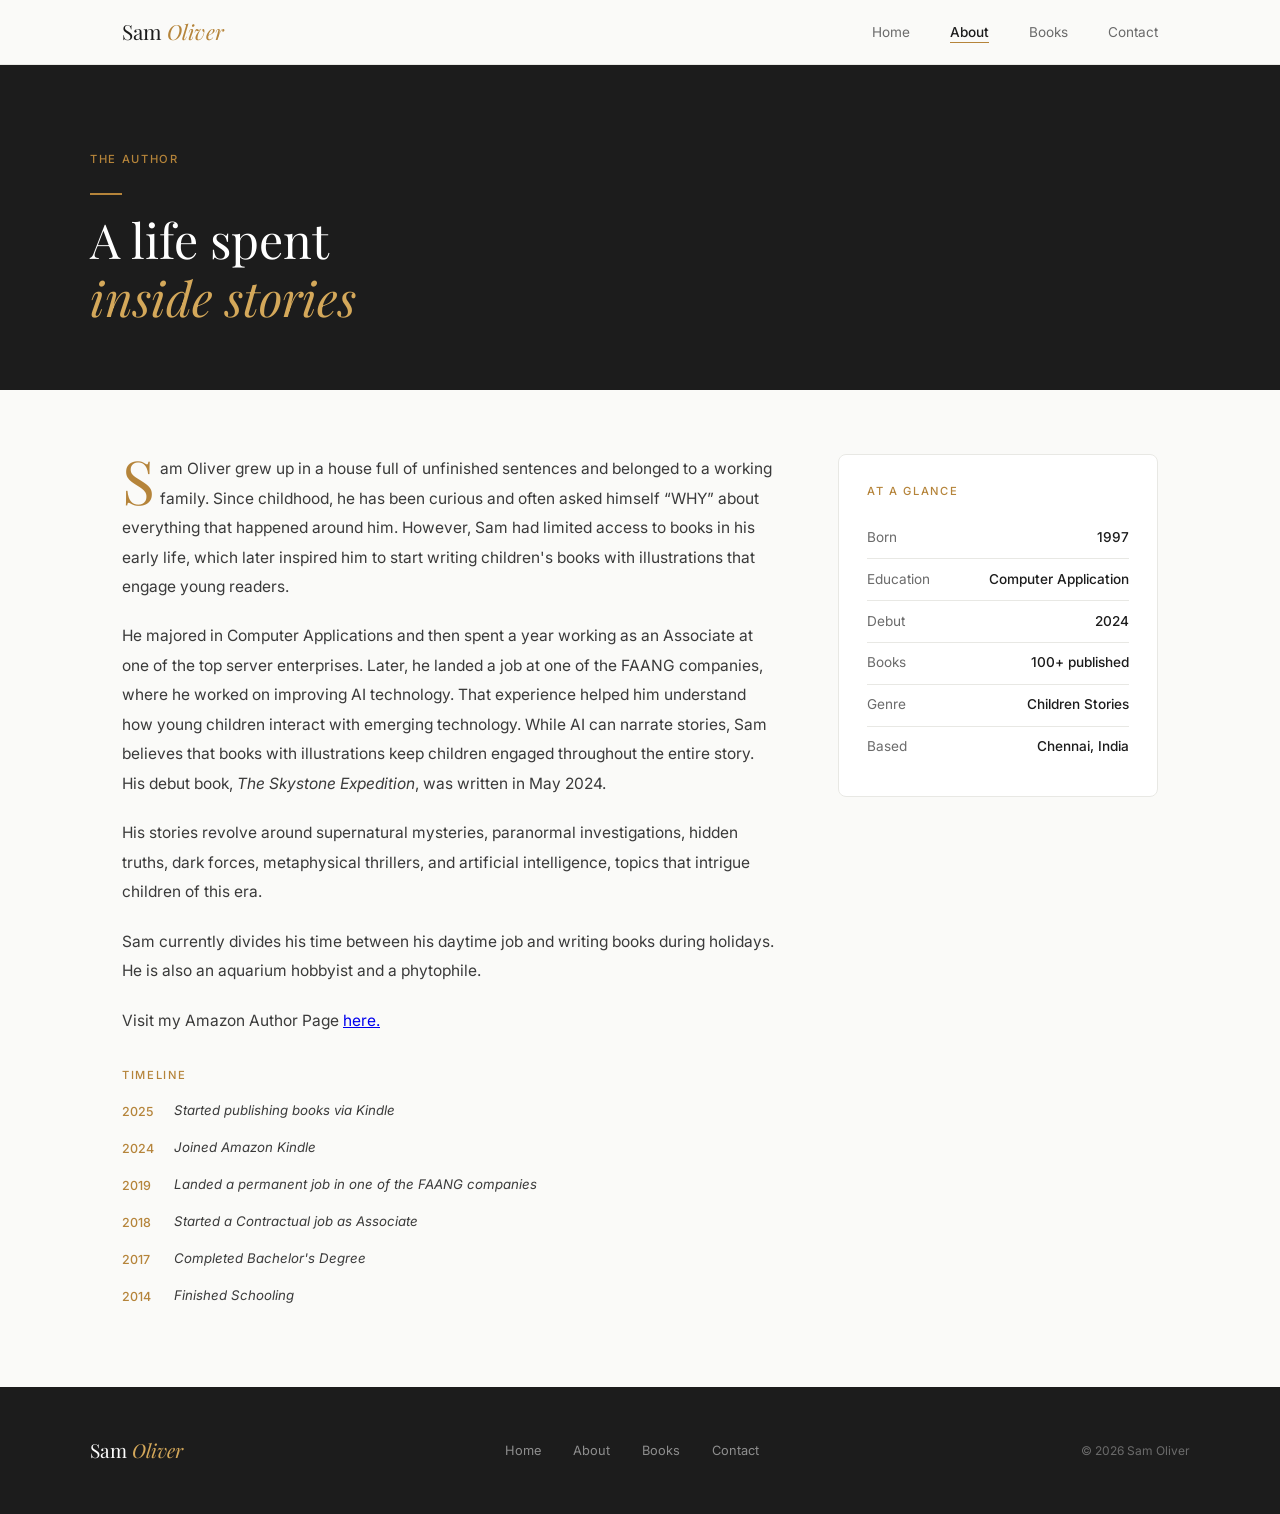
==== commit 4fbd4139: "Add files via upload New books added, published 100+ books" ====
--- a/about.html
+++ b/about.html
@@ -84,7 +84,7 @@
         <div class="info-row"><span class="label">Born</span><span class="value">1997</span></div>
         <div class="info-row"><span class="label">Education</span><span class="value">Computer Application</span></div>
         <div class="info-row"><span class="label">Debut</span><span class="value">2024</span></div>
-        <div class="info-row"><span class="label">Books</span><span class="value">90+ published</span></div>
+        <div class="info-row"><span class="label">Books</span><span class="value">100+ published</span></div>
         <div class="info-row"><span class="label">Genre</span><span class="value">Children Stories</span></div>
         <div class="info-row"><span class="label">Based</span><span class="value">Chennai, India</span></div>
       </div>
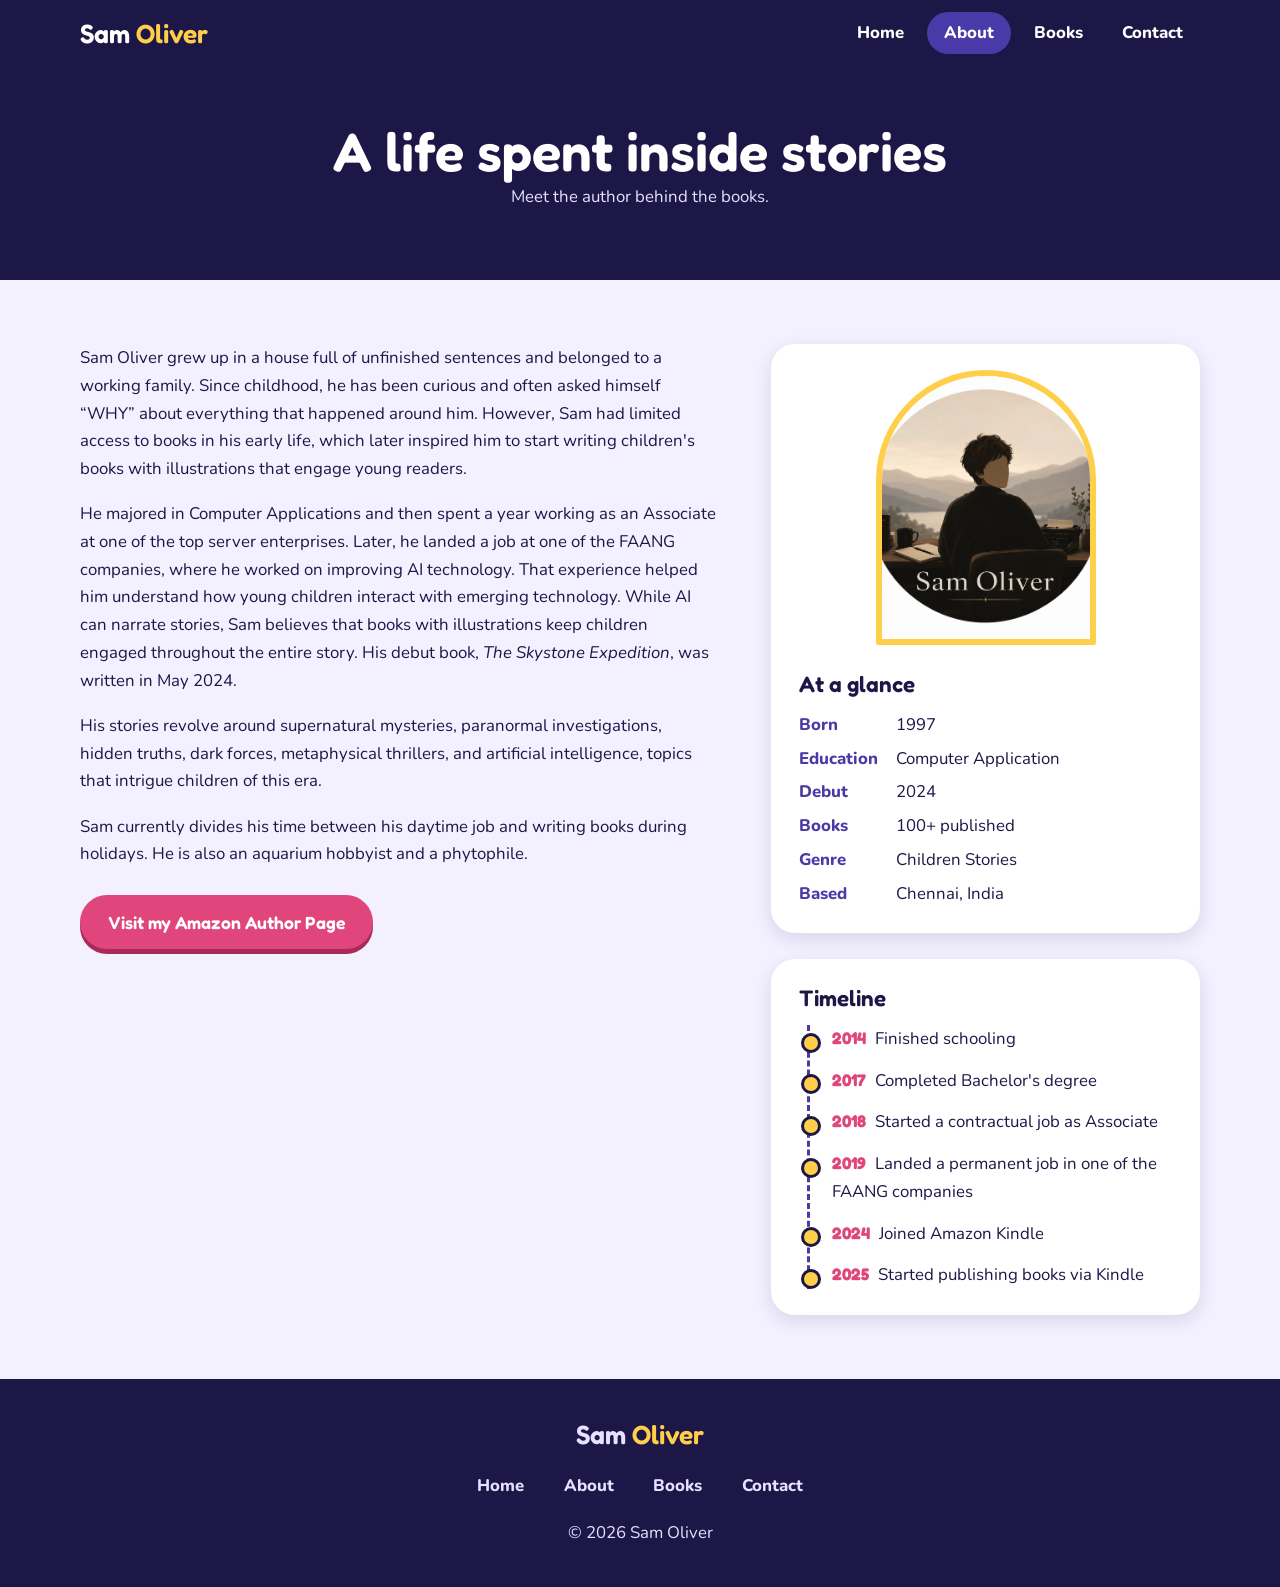
==== commit aef55168: "Add files via upload New design updated" ====
--- a/about.html
+++ b/about.html
@@ -1,109 +1,85 @@
-<!DOCTYPE html>
-<html lang="en">
-<head>
-  <meta charset="UTF-8" />
-  <meta name="viewport" content="width=device-width, initial-scale=1.0" />
-  <title>Sam Oliver - Children's Books Author</title>
-  <link rel="preconnect" href="https://fonts.googleapis.com" />
-  <link href="https://fonts.googleapis.com/css2?family=Playfair+Display:ital,wght@0,400;0,600;1,400&family=Inter:wght@300;400;500&display=swap" rel="stylesheet" />
-  <link rel="stylesheet" href="styles.css">
-  <style>
-  
-  </style>
-</head>
-<body>
-
-<!-- ─── NAVIGATION ─── -->
-<nav id="navbar">
-  <div class="nav-inner">
-    <a class="nav-logo" href="index.html">Sam <span>Oliver</span></a>
-    <ul class="nav-links">
-      <li><a href="index.html" data-page="home">Home</a></li>
-      <li><a href="about.html" class="active" data-page="about">About</a></li>
-      <li><a href="books.html" data-page="books">Books</a></li>
-      <li><a href="contact.html" data-page="contact">Contact</a></li>
-    </ul>
-    <button class="hamburger" id="hamburger" onclick="toggleMenu()" aria-label="Menu">
-      <span></span><span></span><span></span>
-    </button>
-  </div>
-  <div class="mobile-menu" id="mobileMenu">
-    <a href="index.html">Home</a>
-    <a href="about.html">About</a>
-    <a href="books.html">Books</a>
-    <a href="contact.html">Contact</a>
-  </div>
-</nav>
-
-<!-- ════════════════════════════════════
-     ABOUT PAGE
-════════════════════════════════════ -->
-<div id="page-about">
-
-  <div class="page-hero">
-    <div class="page-hero-inner">
-      <span class="tag">The Author</span>
-      <div style="width:32px;height:2px;background:var(--accent);margin:0.75rem 0 1rem;"></div>
-      <h1>A life spent<br><em>inside stories</em></h1>
-    </div>
-  </div>
-
-  <div class="about-layout">
-    <div class="about-body">
-      <p>
-        Sam Oliver grew up in a house full of unfinished sentences and belonged to a working family. Since childhood, he has been curious and often asked himself “WHY” about everything that happened around him. However, Sam had limited access to books in his early life, which later inspired him to start writing children's books with illustrations that engage young readers.
-      </p>
-      <p class="reveal">
-        He majored in Computer Applications and then spent a year working as an Associate at one of the top server enterprises. Later, he landed a job at one of the FAANG companies, where he worked on improving AI technology. That experience helped him understand how young children interact with emerging technology. While AI can narrate stories, Sam believes that books with illustrations keep children engaged throughout the entire story. His debut book, <em>The Skystone Expedition</em>, was written in May 2024.
-      </p>
-      <p class="reveal">
-        His stories revolve around supernatural mysteries, paranormal investigations, hidden truths, dark forces, metaphysical thrillers, and artificial intelligence, topics that intrigue children of this era.
-      </p>
-      <p class="reveal">
-        Sam currently divides his time between his daytime job and writing books during holidays. He is also an aquarium hobbyist and a phytophile.
-      </p>
-
-      <p class="reveal">
-        Visit my Amazon Author Page <a href="https://amazon.com/author/samoliverauthor" target="_blank">here.</a>
-      </p>
-
-      <div class="timeline reveal">
-        <h4>Timeline</h4>
-                <div class="tl-item"><span class="tl-year">2025</span><span class="tl-text"><em>Started publishing books via Kindle</em></span></div>
-        <div class="tl-item"><span class="tl-year">2024</span><span class="tl-text"><em>Joined Amazon Kindle</em></span></div>
-        <div class="tl-item"><span class="tl-year">2019</span><span class="tl-text"><em>Landed a permanent job in one of the FAANG companies</em></span></div>
-        <div class="tl-item"><span class="tl-year">2018</span><span class="tl-text"><em>Started a Contractual job as Associate</em></span></div>
-        <div class="tl-item"><span class="tl-year">2017</span><span class="tl-text"><em>Completed Bachelor's Degree</em></span></div>
-        <div class="tl-item"><span class="tl-year">2014</span><span class="tl-text"><em>Finished Schooling</em></span></div>
-      </div>
-    </div>
-
-    <div>
-      <div class="sidebar-card">
-        <h4>At a Glance</h4>
-        <div class="info-row"><span class="label">Born</span><span class="value">1997</span></div>
-        <div class="info-row"><span class="label">Education</span><span class="value">Computer Application</span></div>
-        <div class="info-row"><span class="label">Debut</span><span class="value">2024</span></div>
-        <div class="info-row"><span class="label">Books</span><span class="value">100+ published</span></div>
-        <div class="info-row"><span class="label">Genre</span><span class="value">Children Stories</span></div>
-        <div class="info-row"><span class="label">Based</span><span class="value">Chennai, India</span></div>
-      </div>
-    </div>
-  </div>
-
-  <footer>
-    <div class="footer-inner">
-      <div class="footer-logo">Sam <em>Oliver</em></div>
-      <ul class="footer-links">
-        <li><a href="index.html">Home</a></li>
-        <li><a href="about.html">About</a></li>
-        <li><a href="books.html">Books</a></li>
-        <li><a href="contact.html">Contact</a></li>
-      </ul>
-      <span class="footer-copy">© 2026 Sam Oliver</span>
-    </div>
-  </footer>
-</div>
-<script src="script.js"></script>
-</body>
-</html>+<!DOCTYPE html>
+<html lang="en">
+<head>
+<meta charset="utf-8">
+<meta name="viewport" content="width=device-width, initial-scale=1">
+<link rel="preconnect" href="https://fonts.googleapis.com">
+<link rel="preconnect" href="https://fonts.gstatic.com" crossorigin>
+<link href="https://fonts.googleapis.com/css2?family=Fredoka:wght@500;600&family=Nunito:wght@400;800&display=swap" rel="stylesheet">
+<link rel="stylesheet" href="styles.css">
+<title>About - Sam Oliver, Children's Book Author</title>
+<meta name="description" content="Meet Sam Oliver, an illustrated children's book author from Chennai writing supernatural mystery, paranormal investigation and AI adventures for young readers.">
+</head>
+<body>
+<header class="site-header">
+  <div class="wrap">
+    <a class="logo" href="index.html">Sam <span>Oliver</span></a>
+    <button class="nav-toggle" aria-expanded="false" aria-label="Menu">Menu</button>
+    <nav class="nav" aria-label="Main">
+      <a href="index.html">Home</a>
+      <a href="about.html" aria-current="page">About</a>
+      <a href="books.html">Books</a>
+      <a href="contact.html">Contact</a>
+    </nav>
+  </div>
+</header>
+
+<main>
+  <section class="page-hero">
+    <div class="wrap">
+      <h1>A life spent inside stories</h1>
+      <p>Meet the author behind the books.</p>
+    </div>
+  </section>
+
+  <section class="section">
+    <div class="wrap about">
+      <div class="prose">
+        <p>Sam Oliver grew up in a house full of unfinished sentences and belonged to a working family. Since childhood, he has been curious and often asked himself “WHY” about everything that happened around him. However, Sam had limited access to books in his early life, which later inspired him to start writing children's books with illustrations that engage young readers.</p>
+        <p>He majored in Computer Applications and then spent a year working as an Associate at one of the top server enterprises. Later, he landed a job at one of the FAANG companies, where he worked on improving AI technology. That experience helped him understand how young children interact with emerging technology. While AI can narrate stories, Sam believes that books with illustrations keep children engaged throughout the entire story. His debut book, <em>The Skystone Expedition</em>, was written in May 2024.</p>
+        <p>His stories revolve around supernatural mysteries, paranormal investigations, hidden truths, dark forces, metaphysical thrillers, and artificial intelligence, topics that intrigue children of this era.</p>
+        <p>Sam currently divides his time between his daytime job and writing books during holidays. He is also an aquarium hobbyist and a phytophile.</p>
+        <a class="btn btn-berry" href="https://amazon.com/author/samoliverauthor" target="_blank" rel="noopener noreferrer">Visit my Amazon Author Page</a>
+      </div>
+
+      <aside class="side">
+        <div class="panel">
+          <img class="about-photo" src="gallery/profile.png" alt="Sam Oliver, children's book author" style="border-radius:999px 999px 20px 20px;aspect-ratio:4/5;object-fit:cover;border:6px solid var(--lantern)">
+          <h2>At a glance</h2>
+          <dl class="facts">
+            <dt>Born</dt><dd>1997</dd>
+            <dt>Education</dt><dd>Computer Application</dd>
+            <dt>Debut</dt><dd>2024</dd>
+            <dt>Books</dt><dd>100+ published</dd>
+            <dt>Genre</dt><dd>Children Stories</dd>
+            <dt>Based</dt><dd>Chennai, India</dd>
+          </dl>
+        </div>
+        <div class="panel">
+          <h2>Timeline</h2>
+          <ol class="timeline">
+            <li><b>2014</b>Finished schooling</li>
+            <li><b>2017</b>Completed Bachelor's degree</li>
+            <li><b>2018</b>Started a contractual job as Associate</li>
+            <li><b>2019</b>Landed a permanent job in one of the FAANG companies</li>
+            <li><b>2024</b>Joined Amazon Kindle</li>
+            <li><b>2025</b>Started publishing books via Kindle</li>
+          </ol>
+        </div>
+      </aside>
+    </div>
+  </section>
+</main>
+
+<footer class="site-footer">
+  <div class="wrap">
+    <a class="logo" href="index.html">Sam <span>Oliver</span></a>
+    <nav class="nav" aria-label="Footer">
+      <a href="index.html">Home</a><a href="about.html">About</a><a href="books.html">Books</a><a href="contact.html">Contact</a>
+    </nav>
+    <p>© 2026 Sam Oliver</p>
+  </div>
+</footer>
+<script src="script.js"></script>
+</body>
+</html>
--- a/styles.css
+++ b/styles.css
@@ -1,983 +1,149 @@
- *, *::before, *::after { box-sizing: border-box; margin: 0; padding: 0; }
-
-    :root {
-      --bg: #fafaf8;
-      --white: #ffffff;
-      --ink: #1c1c1c;
-      --muted: #6b6b6b;
-      --border: #e8e8e4;
-      --accent: #b5843a;
-      --accent-light: #f5ede0;
-      --font-serif: 'Playfair Display', Georgia, serif;
-      --font-sans: 'Inter', system-ui, sans-serif;
-      --radius: 4px;
-      --transition: 0.25s ease;
-    }
-
-    html { scroll-behavior: smooth; }
-
-    body {
-      font-family: var(--font-sans);
-      background: var(--bg);
-      color: var(--ink);
-      font-size: 16px;
-      line-height: 1.6;
-      overflow-x: hidden;
-    }
-
-    /* ─── UTILITY ─── */
-    .container {
-      max-width: 1100px;
-      margin: 0 auto;
-      padding: 0 2rem;
-    }
-
-    .tag {
-      display: inline-block;
-      font-size: 0.7rem;
-      letter-spacing: 0.15em;
-      text-transform: uppercase;
-      color: var(--accent);
-      font-weight: 500;
-    }
-
-    .divider {
-      width: 40px;
-      height: 2px;
-      background: var(--accent);
-      margin: 1rem 0 1.5rem;
-    }
-
-    /* ─── NAVIGATION ─── */
-    nav {
-      position: sticky;
-      top: 0;
-      z-index: 100;
-      background: rgba(250, 250, 248, 0.95);
-      backdrop-filter: blur(8px);
-      border-bottom: 1px solid var(--border);
-    }
-
-    .nav-inner {
-      display: flex;
-      align-items: center;
-      justify-content: space-between;
-      height: 64px;
-      max-width: 1100px;
-      margin: 0 auto;
-      padding: 0 2rem;
-    }
-
-    .nav-logo {
-      font-family: var(--font-serif);
-      font-size: 1.3rem;
-      color: var(--ink);
-      text-decoration: none;
-      letter-spacing: 0.01em;
-    }
-
-    .nav-logo span { color: var(--accent); font-style: italic; }
-
-    .nav-links {
-      display: flex;
-      gap: 2.5rem;
-      list-style: none;
-    }
-
-    .nav-links a {
-      font-size: 0.85rem;
-      font-weight: 400;
-      color: var(--muted);
-      text-decoration: none;
-      transition: color var(--transition);
-    }
-
-    .nav-links a:hover,
-    .nav-links a.active { color: var(--ink); }
-
-    .nav-links a.active {
-      font-weight: 500;
-      border-bottom: 1.5px solid var(--accent);
-      padding-bottom: 2px;
-    }
-
-    /* Hamburger */
-    .hamburger {
-      display: none;
-      flex-direction: column;
-      gap: 5px;
-      background: none;
-      border: none;
-      cursor: pointer;
-      padding: 4px;
-    }
-
-    .hamburger span {
-      display: block;
-      width: 22px;
-      height: 1.5px;
-      background: var(--ink);
-      transition: all 0.3s;
-    }
-
-    .hamburger.open span:nth-child(1) { transform: rotate(45deg) translate(4px, 5px); }
-    .hamburger.open span:nth-child(2) { opacity: 0; }
-    .hamburger.open span:nth-child(3) { transform: rotate(-45deg) translate(4px, -5px); }
-
-    .mobile-menu {
-      display: none;
-      flex-direction: column;
-      background: var(--white);
-      border-top: 1px solid var(--border);
-      padding: 1rem 2rem;
-    }
-
-    .mobile-menu.open { display: flex; }
-
-    .mobile-menu a {
-      font-size: 1rem;
-      color: var(--ink);
-      text-decoration: none;
-      padding: 0.75rem 0;
-      border-bottom: 1px solid var(--border);
-      font-weight: 400;
-      transition: color var(--transition);
-    }
-
-    .mobile-menu a:last-child { border-bottom: none; }
-    .mobile-menu a:hover { color: var(--accent); }
-
-    /* ─── PAGES ─── */
-    .page { display: none; }
-    .page.active { display: block; animation: fadeUp 0.4s ease; }
-
-    @keyframes fadeUp {
-      from { opacity: 0; transform: translateY(16px); }
-      to   { opacity: 1; transform: translateY(0); }
-    }
-
-    /* ─────────────────────────────
-       HOME
-    ───────────────────────────── */
-
-    /* Hero */
-    .hero {
-      padding: 6rem 2rem 5rem;
-      max-width: 1100px;
-      margin: 0 auto;
-      display: grid;
-      grid-template-columns: 1fr 1fr;
-      gap: 4rem;
-      align-items: center;
-    }
-
-    .hero-tag { margin-bottom: 1rem; }
-
-    .hero h1 {
-      font-family: var(--font-serif);
-      font-size: clamp(2.8rem, 5vw, 4rem);
-      font-weight: 400;
-      line-height: 1.15;
-      margin-bottom: 1.25rem;
-      color: var(--ink);
-    }
-
-    .hero h1 em { font-style: italic; color: var(--accent); }
-
-    .hero p {
-      font-size: 1rem;
-      color: var(--muted);
-      line-height: 1.8;
-      margin-bottom: 2rem;
-      max-width: 420px;
-    }
-
-    .hero-buttons {
-      display: flex;
-      gap: 1rem;
-      flex-wrap: wrap;
-    }
-
-    .btn {
-      display: inline-block;
-      font-size: 0.8rem;
-      font-weight: 500;
-      letter-spacing: 0.05em;
-      padding: 0.75rem 1.75rem;
-      border-radius: var(--radius);
-      text-decoration: none;
-      cursor: pointer;
-      border: none;
-      transition: all var(--transition);
-    }
-
-    .btn-dark {
-      background: var(--ink);
-      color: #fff;
-    }
-    .btn-dark:hover { background: #333; }
-
-    .btn-outline {
-      background: transparent;
-      color: var(--ink);
-      border: 1.5px solid var(--border);
-    }
-    .btn-outline:hover { border-color: var(--ink); }
-
-    .btn-accent {
-      background: var(--accent);
-      color: #fff;
-    }
-    .btn-accent:hover { background: #9e7030; }
-
-    /* Hero image card */
-    .hero-card {
-      background: var(--white);
-      border: 1px solid var(--border);
-      border-radius: 8px;
-      overflow: hidden;
-      box-shadow: 0 4px 24px rgba(0,0,0,0.07);
-    }
-
-    .hero-card-img {
-  height: 350px;
-  background: linear-gradient(135deg, #2a1a08 0%, #5c3d1e 50%, #8b6235 100%);
-  display: flex;
-  align-items: center;
-  justify-content: center;
-  position: relative;
-  overflow: visible; /* Changed from hidden */
-}
-
-.author-initials {
-  width: 300px;
-  height: 300px;
-  border-radius: 50%;
-  overflow: hidden;
-  border: 3px solid #fff; /* optional, helps define the circle edge */
-  flex-shrink: 0;
-}
-
-.author-initials img {
-  width: 100%;
-  height: 100%;
-  object-fit: cover;
-  display: block;
-}
-
-    .hero-card-body {
-      padding: 1.5rem;
-    }
-
-    .hero-card-body h3 {
-      font-family: var(--font-serif);
-      font-size: 1.1rem;
-      font-weight: 400;
-      color: #fff;
-      margin-bottom: 0.25rem;
-    }
-
-    .hero-card-body p {
-      font-size: 0.8rem;
-      color: #fff;
-      margin: 0;
-    }
-
-    /* Stats strip */
-    .stats {
-      background: var(--white);
-      border-top: 1px solid var(--border);
-      border-bottom: 1px solid var(--border);
-    }
-
-    .stats-inner {
-      max-width: 1100px;
-      margin: 0 auto;
-      padding: 2.5rem 2rem;
-      display: grid;
-      grid-template-columns: repeat(2, 1fr);
-      gap: 2rem;
-      text-align: center;
-    }
-
-    .stat-number {
-      font-family: var(--font-serif);
-      font-size: 2.2rem;
-      font-weight: 400;
-      color: var(--accent);
-      line-height: 1;
-      margin-bottom: 0.4rem;
-    }
-
-    .stat-label {
-      font-size: 0.78rem;
-      color: var(--muted);
-      font-weight: 400;
-    }
-
-    /* Featured Book */
-    .section {
-      padding: 5rem 2rem;
-      max-width: 1100px;
-      margin: 0 auto;
-    }
-
-    .section-header {
-      margin-bottom: 3rem;
-    }
-
-    .section-header h2 {
-      font-family: var(--font-serif);
-      font-size: clamp(1.8rem, 3vw, 2.4rem);
-      font-weight: 400;
-    }
-
-    .section-header h2 em { font-style: italic; color: var(--accent); }
-
-    .featured-grid {
-      display: grid;
-      grid-template-columns: auto 1fr;
-      gap: 3rem;
-      align-items: start;
-    }
-
-    .book-card-featured {
-      width: 180px;
-      flex-shrink: 0;
-      border-radius: 4px;
-      overflow: hidden;
-      box-shadow: 6px 10px 30px rgba(0,0,0,0.2);
-    }
-
-    .book-cover-art {
-      width: 180px;
-      height: 260px;
-      display: flex;
-      flex-direction: column;
-      justify-content: space-between;
-      padding: 1.5rem 1.25rem;
-      position: relative;
-    }
-
-    .book-cover-art::after {
-      content: '';
-      position: absolute;
-      top: 0; bottom: 0; left: 0;
-      width: 6px;
-      background: rgba(0,0,0,0.25);
-    }
-
-    .bca-0 { background: linear-gradient(160deg, #1a0a04, #6b3a1a); }
-    .bca-1 { background: linear-gradient(160deg, #051a1a, #1a5a5a); }
-    .bca-2 { background: linear-gradient(160deg, #141a05, #4a5a1a); }
-    .bca-3 { background: linear-gradient(160deg, #0a0514, #2a1a5a); }
-    .bca-4 { background: linear-gradient(160deg, #140514, #4a1a4a); }
-    .bca-5 { background: linear-gradient(160deg, #0f0d0a, #3a2a1a); }
-
-    .bca-title {
-      font-family: var(--font-serif);
-      color: #f0e0c0;
-      font-size: 1.1rem;
-      line-height: 1.2;
-      font-weight: 400;
-      position: relative;
-      z-index: 1;
-    }
-
-    .bca-title em { font-style: italic; font-size: 1.3rem; display: block; }
-
-    .bca-author {
-      font-size: 0.6rem;
-      letter-spacing: 0.2em;
-      text-transform: uppercase;
-      color: rgba(240,224,192,0.7);
-      position: relative;
-      z-index: 1;
-    }
-
-    .featured-info h3 {
-      font-family: var(--font-serif);
-      font-size: 1.8rem;
-      font-weight: 400;
-      margin-bottom: 0.25rem;
-    }
-
-    .featured-info h3 em { font-style: italic; color: var(--accent); }
-
-    .featured-meta {
-      font-size: 0.8rem;
-      color: var(--muted);
-      margin-bottom: 1.25rem;
-    }
-
-    .featured-info p {
-      color: var(--muted);
-      line-height: 1.8;
-      margin-bottom: 1.5rem;
-      font-size: 0.95rem;
-    }
-
-    .quote-block {
-      border-left: 3px solid var(--accent);
-      padding: 0.75rem 1.25rem;
-      background: var(--accent-light);
-      border-radius: 0 var(--radius) var(--radius) 0;
-      margin-bottom: 1.5rem;
-    }
-
-    .quote-block p {
-      font-family: var(--font-serif);
-      font-style: italic;
-      font-size: 1rem;
-      color: #4a3520;
-      margin: 0 0 0.4rem;
-    }
-
-    .quote-block cite {
-      font-size: 0.72rem;
-      color: var(--accent);
-      letter-spacing: 0.08em;
-      text-transform: uppercase;
-      font-style: normal;
-    }
-
-    /* ─────────────────────────────
-       ABOUT
-    ───────────────────────────── */
-    .page-hero {
-      background: var(--ink);
-      color: #fff;
-      padding: 5rem 2rem 4rem;
-    }
-
-    .page-hero-inner {
-      max-width: 1100px;
-      margin: 0 auto;
-    }
-
-    .page-hero .tag { color: var(--accent); margin-bottom: 0.75rem; }
-
-    .page-hero h1 {
-      font-family: var(--font-serif);
-      font-size: clamp(2.2rem, 4vw, 3rem);
-      font-weight: 400;
-      line-height: 1.2;
-    }
-
-    .page-hero h1 em { font-style: italic; color: #d4a85a; }
-
-    .about-layout {
-      max-width: 1100px;
-      margin: 0 auto;
-      padding: 4rem 2rem;
-      display: grid;
-      grid-template-columns: 1fr 320px;
-      gap: 4rem;
-      align-items: start;
-    }
-
-    .about-body p {
-      font-size: 0.97rem;
-      line-height: 1.9;
-      color: #3a3a3a;
-      margin-bottom: 1.25rem;
-    }
-
-    .about-body p:first-child::first-letter {
-      font-family: var(--font-serif);
-      font-size: 3.8rem;
-      float: left;
-      line-height: 0.85;
-      margin-right: 0.08em;
-      color: var(--accent);
-    }
-
-    .sidebar-card {
-      background: var(--white);
-      border: 1px solid var(--border);
-      border-radius: 8px;
-      padding: 1.75rem;
-      position: sticky;
-      top: 80px;
-    }
-
-    .sidebar-card h4 {
-      font-size: 0.7rem;
-      letter-spacing: 0.15em;
-      text-transform: uppercase;
-      color: var(--accent);
-      margin-bottom: 1rem;
-      font-weight: 500;
-    }
-
-    .info-row {
-      display: flex;
-      justify-content: space-between;
-      align-items: baseline;
-      padding: 0.6rem 0;
-      border-bottom: 1px solid var(--border);
-      font-size: 0.85rem;
-    }
-
-    .info-row:last-child { border-bottom: none; }
-    .info-row .label { color: var(--muted); }
-    .info-row .value { font-weight: 500; text-align: right; }
-
-    .timeline {
-      margin-top: 2rem;
-    }
-
-    .timeline h4 {
-      font-size: 0.7rem;
-      letter-spacing: 0.15em;
-      text-transform: uppercase;
-      color: var(--accent);
-      margin-bottom: 1rem;
-      font-weight: 500;
-    }
-
-    .tl-item {
-      display: flex;
-      gap: 1rem;
-      margin-bottom: 1rem;
-      font-size: 0.83rem;
-      opacity: 0;
-      transform: translateX(-10px);
-      transition: all 0.5s ease;
-    }
-
-    .tl-item.visible { opacity: 1; transform: translateX(0); }
-
-    .tl-year {
-      color: var(--accent);
-      font-weight: 500;
-      min-width: 36px;
-      font-size: 0.78rem;
-      padding-top: 1px;
-    }
-
-    .tl-text { color: #3a3a3a; line-height: 1.5; }
-
-    /* ─────────────────────────────
-       BOOKS
-    ───────────────────────────── */
-    .books-controls {
-      max-width: 1100px;
-      margin: 0 auto;
-      padding: 2.5rem 2rem 0;
-      display: flex;
-      gap: 0.5rem;
-      flex-wrap: wrap;
-    }
-
-    .filter-btn {
-      font-size: 0.78rem;
-      font-weight: 400;
-      padding: 0.45rem 1.1rem;
-      border-radius: 99px;
-      border: 1.5px solid var(--border);
-      background: transparent;
-      color: var(--muted);
-      cursor: pointer;
-      transition: all var(--transition);
-    }
-
-    .filter-btn:hover { border-color: var(--ink); color: var(--ink); }
-
-    .filter-btn.active {
-      background: var(--ink);
-      color: #fff;
-      border-color: var(--ink);
-    }
-
-    .books-grid {
-      max-width: 1100px;
-      margin: 0 auto;
-      padding: 2.5rem 2rem 5rem;
-      display: grid;
-      grid-template-columns: repeat(auto-fill, minmax(200px, 1fr));
-      gap: 2rem;
-    }
-
-    .bk-card {
-      cursor: pointer;
-      transition: transform var(--transition);
-      opacity: 0;
-      transform: translateY(20px);
-      transition: opacity 0.5s ease, transform 0.5s ease;
-    }
-
-    .bk-card.visible { opacity: 1; transform: translateY(0); }
-    .bk-card:hover { transform: translateY(-4px); }
-
-    .bk-cover {
-      width: 100%;
-      aspect-ratio: 3/4;
-      border-radius: var(--radius);
-      overflow: hidden;
-      margin-bottom: 1rem;
-      box-shadow: 0 4px 16px rgba(0,0,0,0.15);
-    }
-
-    .bk-cover-inner {
-      width: 100%; height: 100%;
-      display: flex;
-      flex-direction: column;
-      justify-content: space-between;
-      padding: 1.25rem 1rem;
-      position: relative;
-    }
-
-    .bk-cover-author {
-      width: 100%; height: 100%;
-      display: flex;
-      /*flex-direction: column;*/
-      justify-content: space-between;
-      /*padding: 1.25rem 1rem;*/
-      position: relative;
-    }
-
-    .bk-cover-inner::after {
-      content: '';
-      position: absolute;
-      top: 0; bottom: 0; left: 0;
-      width: 5px;
-      background: rgba(0,0,0,0.2);
-    }
-
-    .bk-cover-title {
-      font-family: var(--font-serif);
-      color: #f0e0c0;
-      font-size: 1rem;
-      line-height: 1.25;
-      position: relative; z-index: 1;
-    }
-
-    .bk-cover-title em { font-style: italic; font-size: 1.15rem; display: block; }
-
-    .bk-cover-year {
-      font-size: 0.6rem;
-      letter-spacing: 0.15em;
-      color: rgba(240,224,192,0.65);
-      position: relative; z-index: 1;
-    }
-
-    .bk-genre {
-      font-size: 0.68rem;
-      color: var(--accent);
-      letter-spacing: 0.1em;
-      text-transform: uppercase;
-      margin-bottom: 0.3rem;
-      font-weight: 500;
-    }
-
-    .bk-title {
-      font-family: var(--font-serif);
-      font-size: 1rem;
-      font-weight: 400;
-      padding: 10px;
-      align-items: center;
-      margin-bottom: 0.4rem;
-    }
-
-    .bk-title em { font-style: italic; }
-
-    .bk-desc {
-      font-size: 0.8rem;
-      color: var(--muted);
-      line-height: 1.6;
-    }
-
-    /* ─────────────────────────────
-       CONTACT
-    ───────────────────────────── */
-    .contact-layout {
-      max-width: 1100px;
-      margin: 0 auto;
-      padding: 4rem 2rem 5rem;
-      display: grid;
-      grid-template-columns: 1fr 1fr;
-      gap: 4rem;
-      align-items: start;
-    }
-
-    .contact-info h2 {
-      font-family: var(--font-serif);
-      font-size: 1.8rem;
-      font-weight: 400;
-      margin-bottom: 0.5rem;
-    }
-
-    .contact-info h2 em { font-style: italic; color: var(--accent); }
-
-    .contact-info > p {
-      color: var(--muted);
-      line-height: 1.8;
-      margin-bottom: 2.5rem;
-      font-size: 0.92rem;
-    }
-
-    .contact-item {
-      display: flex;
-      gap: 1rem;
-      align-items: flex-start;
-      margin-bottom: 1.5rem;
-    }
-
-    .contact-icon {
-      width: 38px; height: 38px;
-      background: var(--accent-light);
-      border-radius: var(--radius);
-      display: flex;
-      align-items: center;
-      justify-content: center;
-      font-size: 1rem;
-      flex-shrink: 0;
-      color: var(--accent);
-    }
-
-    .ci-label {
-      font-size: 0.7rem;
-      letter-spacing: 0.1em;
-      text-transform: uppercase;
-      color: var(--accent);
-      font-weight: 500;
-      margin-bottom: 0.2rem;
-    }
-
-    .ci-value {
-      font-size: 0.88rem;
-      color: var(--ink);
-      line-height: 1.5;
-    }
-
-    .socials {
-      display: grid;
-      gap: 0.8rem;
-      /*width: 1000%;*/
-      margin-top: 2rem;
-    }
-
-    .social-pill {
-      font-size: 0.72rem;
-      font-weight: 500;
-      padding: 0.45rem 1rem;
-      border: 1.5px solid var(--border);
-      border-radius: 99px;
-      text-decoration: none;
-      color: var(--muted);
-      transition: all var(--transition);
-    }
-
-    .social-pill:hover {
-      border-color: var(--ink);
-      color: var(--ink);
-    }
-
-    /* Form */
-    .contact-form-card {
-      background: var(--white);
-      border: 1px solid var(--border);
-      border-radius: 8px;
-      padding: 2.5rem;
-    }
-
-    .contact-form-card h3 {
-      font-family: var(--font-serif);
-      font-size: 1.3rem;
-      font-weight: 400;
-      margin-bottom: 1.75rem;
-    }
-
-    .form-row {
-      display: grid;
-      grid-template-columns: 1fr 1fr;
-      gap: 1rem;
-    }
-
-    .form-group {
-      margin-bottom: 1.25rem;
-    }
-
-    .form-group label {
-      display: block;
-      font-size: 0.75rem;
-      font-weight: 500;
-      color: var(--ink);
-      margin-bottom: 0.4rem;
-      letter-spacing: 0.03em;
-    }
-
-    .form-group input,
-    .form-group select,
-    .form-group textarea {
-      width: 100%;
-      padding: 0.65rem 0.9rem;
-      border: 1.5px solid var(--border);
-      border-radius: var(--radius);
-      font-family: var(--font-sans);
-      font-size: 0.88rem;
-      color: var(--ink);
-      background: var(--bg);
-      outline: none;
-      transition: border-color var(--transition);
-    }
-
-    .form-group input:focus,
-    .form-group select:focus,
-    .form-group textarea:focus { border-color: var(--accent); }
-
-    .form-group textarea { height: 110px; resize: vertical; }
-
-    .form-group select { appearance: none; cursor: pointer; }
-
-    .form-submit {
-      width: 100%;
-      padding: 0.85rem;
-      background: var(--ink);
-      color: #fff;
-      border: none;
-      border-radius: var(--radius);
-      font-family: var(--font-sans);
-      font-size: 0.85rem;
-      font-weight: 500;
-      cursor: pointer;
-      transition: background var(--transition);
-    }
-
-    .form-submit:hover { background: var(--accent); }
-
-    .success-banner {
-      display: none;
-      background: var(--accent-light);
-      border: 1.5px solid rgba(181,132,58,0.3);
-      border-radius: var(--radius);
-      padding: 1.25rem;
-      text-align: center;
-      font-family: var(--font-serif);
-      font-style: italic;
-      color: #7a5020;
-      font-size: 1.1rem;
-      margin-top: 1rem;
-    }
-
-    /* ─── FOOTER ─── */
-    footer {
-      background: var(--ink);
-      color: rgba(255,255,255,0.6);
-      padding: 3rem 2rem;
-    }
-
-    .footer-inner {
-      max-width: 1100px;
-      margin: 0 auto;
-      display: flex;
-      justify-content: space-between;
-      align-items: center;
-      flex-wrap: wrap;
-      gap: 1.5rem;
-    }
-
-    .footer-logo {
-      font-family: var(--font-serif);
-      font-size: 1.2rem;
-      color: #fff;
-    }
-
-    .footer-logo em { font-style: italic; color: #d4a85a; }
-
-    .footer-links {
-      display: flex;
-      gap: 2rem;
-      list-style: none;
-    }
-
-    .footer-links a {
-      font-size: 0.8rem;
-      color: rgba(255,255,255,0.5);
-      text-decoration: none;
-      transition: color var(--transition);
-    }
-
-    .footer-links a:hover { color: #fff; }
-
-    .footer-copy {
-      font-size: 0.75rem;
-      color: rgba(255,255,255,0.35);
-    }
-
-    /* ─── SCROLL REVEAL ─── */
-    .reveal {
-      opacity: 0;
-      transform: translateY(24px);
-      transition: opacity 0.6s ease, transform 0.6s ease;
-    }
-    .reveal.visible { opacity: 1; transform: translateY(0); }
-
-    /* ─── RESPONSIVE ─── */
-    @media (max-width: 900px) {
-      .hero {
-        grid-template-columns: 1fr;
-        padding: 4rem 2rem 3rem;
-        gap: 2.5rem;
-      }
-      .hero-card { max-width: 420px; }
-      .stats-inner { grid-template-columns: repeat(2, 1fr); }
-      .featured-grid { grid-template-columns: 1fr; }
-      .book-card-featured { width: 140px; }
-      .about-layout { grid-template-columns: 1fr; }
-      .sidebar-card { position: static; }
-      .contact-layout { grid-template-columns: 1fr; gap: 2.5rem; }
-    }
-
-    @media (max-width: 640px) {
-      .nav-links { display: none; }
-      .hamburger { display: flex; }
-      .hero h1 { font-size: 2.4rem; }
-      .stats-inner { grid-template-columns: repeat(2, 1fr); }
-      .books-grid { grid-template-columns: repeat(2, 1fr); gap: 1.25rem; }
-      .form-row { grid-template-columns: 1fr; }
-      .footer-inner { flex-direction: column; text-align: center; }
-      .footer-links { flex-wrap: wrap; justify-content: center; gap: 1rem; }
-    }
-
-    @media (max-width: 400px) {
-      .books-grid { grid-template-columns: 1fr 1fr; gap: 1rem; }
-    }
-
-.pagination {
-  display: flex;
-  justify-content: center;
-  align-items: center;
-  gap: 8px;
-  padding: 1rem 0rem;
-}
-
-.pg-btn {
-  width: 38px;
-  height: 38px;
-  border: 1px solid #d4b896;
-  background: transparent;
-  color: #5c3d1e;
-  border-radius: 4px;
-  cursor: pointer;
-  font-family: inherit;
-  font-size: 0.9rem;
-  text-decoration: none;
-  display: flex;
-  align-items: center;
-  justify-content: center;
-  transition: all 0.2s;
-}
-
-.pg-btn:hover {
-  background: #5c3d1e;
-  color: #fff;
-}
-
-.pg-btn.active {
-  background: #5c3d1e;
-  color: #fff;
-  border-color: #5c3d1e;
-  font-weight: 600;
-}+/* Sam Oliver – storybook theme. Edit the variables to re-colour the whole site. */
+:root{
+  --ink:#1d1747; --dusk:#4a3aa7; --lantern:#ffcf4a; --paper:#f3f0ff;
+  --berry:#e0457b; --teal:#14907f; --white:#fff;
+  --ratio:3/4; /* book cover shape: change to 2/3 for tall covers or 1/1 for square */
+}
+*{box-sizing:border-box;margin:0;padding:0}
+html{scroll-behavior:smooth}
+body{font-family:'Nunito',system-ui,sans-serif;font-size:1.05rem;line-height:1.65;color:var(--ink);background:var(--paper)}
+img{max-width:100%;display:block}
+a{color:inherit}
+h1,h2,h3,.logo{font-family:'Fredoka',system-ui,sans-serif;font-weight:600;line-height:1.15}
+.wrap{width:min(1120px,92%);margin-inline:auto}
+:focus-visible{outline:3px solid var(--lantern);outline-offset:3px}
+
+/* Header */
+.site-header{position:sticky;top:0;z-index:40;background:var(--ink);color:#fff}
+.site-header .wrap{display:flex;align-items:center;justify-content:space-between;min-height:66px}
+.logo{font-size:1.65rem;text-decoration:none}
+.logo span{color:var(--lantern)}
+.nav{display:flex;gap:6px}
+.nav a{text-decoration:none;font-weight:800;padding:.45em 1em;border-radius:999px;transition:background .2s}
+.nav a:hover,.nav a[aria-current]{background:var(--dusk)}
+.nav-toggle{display:none;background:none;border:2px solid #fff;color:#fff;border-radius:12px;padding:.3em .7em;font:inherit;font-weight:800;cursor:pointer}
+
+/* Buttons */
+.btn{display:inline-block;font-family:'Fredoka',sans-serif;font-weight:600;font-size:1.1rem;text-decoration:none;border:0;cursor:pointer;padding:.7em 1.6em;border-radius:999px;transition:transform .15s,box-shadow .15s}
+.btn:active{transform:translateY(3px)}
+.btn-lantern{background:var(--lantern);color:var(--ink);box-shadow:0 5px 0 #c99a12}
+.btn-lantern:active{box-shadow:0 2px 0 #c99a12}
+.btn-berry{background:var(--berry);color:#fff;box-shadow:0 5px 0 #a82a58}
+.btn-berry:active{box-shadow:0 2px 0 #a82a58}
+.btn-line{border:2px solid #fff;color:#fff}
+
+/* Hero: the one bold moment – a night sky with a storybook window */
+.hero{position:relative;overflow:hidden;color:#fff;padding:72px 0 150px;background:linear-gradient(180deg,var(--ink) 0%,#2e2386 100%)}
+.hero::before{content:"";position:absolute;inset:0;opacity:.8;background-size:260px 200px;background-image:
+  radial-gradient(2px 2px at 30px 40px,#fff,transparent),radial-gradient(1.5px 1.5px at 150px 90px,#ffe9a8,transparent),
+  radial-gradient(2px 2px at 220px 30px,#fff,transparent),radial-gradient(1.5px 1.5px at 80px 160px,#fff,transparent),
+  radial-gradient(2.5px 2.5px at 190px 150px,#ffe9a8,transparent);animation:twinkle 5s ease-in-out infinite alternate}
+@keyframes twinkle{to{opacity:.35}}
+.moon{position:absolute;top:34px;left:6%;width:64px;height:64px;border-radius:50%;box-shadow:inset -18px -4px 0 0 var(--lantern);transform:rotate(-25deg)}
+.hero .wrap{position:relative;display:grid;grid-template-columns:1.15fr .85fr;gap:48px;align-items:center}
+.hero p.kicker{font-weight:800;color:var(--lantern);margin-bottom:.6rem}
+.hero h1{font-size:clamp(2.6rem,6vw,4.4rem);margin-bottom:1rem}
+.hero p.lead{max-width:34em;font-size:1.15rem;margin-bottom:1.8rem;color:#e6e1ff}
+.hero .actions{display:flex;flex-wrap:wrap;gap:14px}
+.window{width:min(340px,80%);margin-inline:auto;aspect-ratio:4/5;border-radius:999px 999px 28px 28px;border:8px solid var(--lantern);background:var(--dusk);box-shadow:0 0 0 8px rgba(255,207,74,.25),0 24px 50px rgba(0,0,0,.35);overflow:hidden}
+.window img{width:100%;height:100%;object-fit:cover}
+.wave{position:absolute;left:0;bottom:-1px;width:100%;height:90px}
+
+/* Sections */
+.section{padding:64px 0}
+.section-head{display:flex;flex-wrap:wrap;align-items:end;justify-content:space-between;gap:12px;margin-bottom:34px}
+.section-head h2{font-size:clamp(1.9rem,4vw,2.7rem)}
+.section-head a{font-weight:800;color:var(--dusk)}
+.stats{display:flex;flex-wrap:wrap;gap:14px;margin:-60px auto 0;position:relative;z-index:2;justify-content:center}
+.stat{background:#fff;border-radius:20px;padding:14px 26px;text-align:center;box-shadow:0 8px 24px rgba(29,23,71,.14)}
+.stat b{display:block;font-family:'Fredoka',sans-serif;font-size:1.8rem;color:var(--berry)}
+.worlds{display:flex;flex-wrap:wrap;gap:10px}
+.worlds li{list-style:none;background:#fff;border:2px solid var(--dusk);color:var(--dusk);font-weight:800;border-radius:999px;padding:.35em 1.1em}
+
+/* Book grid + cards */
+.grid{display:grid;grid-template-columns:repeat(auto-fill,minmax(200px,1fr));gap:26px}
+.card{display:flex;flex-direction:column;background:#fff;border:0;border-radius:20px;padding:12px 12px 16px;text-align:center;font:inherit;color:inherit;cursor:pointer;box-shadow:0 6px 18px rgba(29,23,71,.12);transition:transform .25s,box-shadow .25s}
+.card:hover{transform:translateY(-8px) rotate(-1.2deg);box-shadow:0 16px 30px rgba(29,23,71,.2)}
+.card:nth-child(even):hover{transform:translateY(-8px) rotate(1.2deg)}
+.card img{width:100%;aspect-ratio:var(--ratio);object-fit:cover;border-radius:12px;margin-bottom:12px;background:var(--paper)}
+.card-title{font-family:'Fredoka',sans-serif;font-weight:600;font-size:1.1rem;line-height:1.25;margin-top:auto}
+.empty{grid-column:1/-1;text-align:center;padding:40px 0}
+
+/* Inner page banner + pager */
+.page-hero{background:var(--ink);color:#fff;padding:54px 0 70px;text-align:center}
+.page-hero h1{font-size:clamp(2.2rem,5vw,3.4rem)}
+.page-hero p{color:#e6e1ff}
+.pager{display:flex;justify-content:center;gap:10px;margin-top:44px}
+.pager a{display:grid;place-items:center;width:46px;height:46px;border-radius:50%;background:#fff;font-family:'Fredoka',sans-serif;font-weight:600;text-decoration:none;box-shadow:0 4px 10px rgba(29,23,71,.12)}
+.pager a[aria-current]{background:var(--berry);color:#fff}
+
+/* Popup */
+.modal{position:fixed;inset:0;z-index:100;display:none;place-items:center;padding:16px;background:rgba(29,23,71,.78)}
+.modal.open{display:grid}
+.modal-box{position:relative;display:grid;grid-template-columns:260px 1fr;gap:28px;align-items:center;width:min(760px,100%);max-height:92vh;overflow:auto;background:#fff;border-radius:28px;padding:30px;animation:pop .28s ease-out}
+@keyframes pop{from{opacity:0;transform:scale(.92) translateY(18px)}}
+.modal-box img{width:100%;border-radius:14px;box-shadow:0 12px 26px rgba(29,23,71,.28)}
+.modal-close{position:absolute;top:12px;right:12px;width:42px;height:42px;border-radius:50%;border:0;background:var(--paper);font-size:1.6rem;line-height:1;cursor:pointer;color:var(--ink)}
+.modal-close:hover{background:var(--lantern)}
+.age{display:inline-block;background:var(--teal);color:#fff;font-weight:800;border-radius:999px;padding:.2em 1em;margin-bottom:.7rem}
+.modal-info h2{font-size:clamp(1.7rem,4vw,2.3rem);margin-bottom:.6rem}
+.modal-info .desc{margin-bottom:1.5rem}
+
+/* Footer */
+.site-footer{background:var(--ink);color:#e6e1ff;padding:40px 0;text-align:center}
+.site-footer .nav{justify-content:center;flex-wrap:wrap;margin:12px 0}
+
+/* Responsive */
+@media(max-width:820px){
+  .hero .wrap{grid-template-columns:1fr;text-align:center}
+  .hero .actions{justify-content:center}.hero p.lead{margin-inline:auto}
+  .window{order:-1;width:min(240px,70%)}
+  .hero{padding-top:90px}
+}
+@media(max-width:720px){
+  .nav-toggle{display:block}
+  .nav{display:none;position:absolute;top:66px;left:0;right:0;flex-direction:column;background:var(--ink);padding:10px 4% 18px}
+  .nav.open{display:flex}
+  .site-footer .nav{display:flex;position:static;flex-direction:row;padding:0}
+}
+@media(max-width:640px){
+  .grid{grid-template-columns:repeat(2,1fr);gap:16px}
+  .modal-box{grid-template-columns:1fr;text-align:center;padding:24px 20px}
+  .modal-box img{max-width:200px;margin:8px auto 0}
+}
+@media(prefers-reduced-motion:reduce){*{animation:none!important;transition:none!important;scroll-behavior:auto!important}}
+
+/* About page */
+.about{display:grid;grid-template-columns:1.5fr 1fr;gap:48px;align-items:start}
+.about .prose p{margin-bottom:1.1rem;max-width:38em}
+.about .prose .btn{margin-top:.6rem}
+.side{display:grid;gap:26px}
+.panel{background:#fff;border-radius:24px;padding:26px 28px;box-shadow:0 6px 18px rgba(29,23,71,.12)}
+.panel h2{font-size:1.4rem;margin-bottom:14px}
+.timeline{list-style:none;border-left:3px dashed var(--dusk);margin-left:8px;padding-left:22px}
+.timeline li{position:relative;padding-bottom:14px}
+.timeline li:last-child{padding-bottom:0}
+.timeline li::before{content:"";position:absolute;left:-31px;top:.45em;width:14px;height:14px;border-radius:50%;background:var(--lantern);border:3px solid var(--ink)}
+.timeline b{font-family:'Fredoka',sans-serif;color:var(--berry);margin-right:.5em}
+.facts{display:grid;grid-template-columns:auto 1fr;gap:6px 18px}
+.facts dt{font-weight:800;color:var(--dusk)}
+.about-photo{width:min(220px,60%);margin:0 auto 26px}
+
+/* Contact page */
+.contact{display:grid;grid-template-columns:1fr 1.2fr;gap:40px;align-items:start}
+.contact .panel p{margin-bottom:1rem}
+.info{list-style:none;display:grid;gap:14px;margin-bottom:22px}
+.info b{display:block;color:var(--dusk)}
+.social{display:flex;flex-wrap:wrap;gap:10px}
+.social a{border:2px solid var(--dusk);color:var(--dusk);font-weight:800;text-decoration:none;border-radius:999px;padding:.3em 1em;transition:background .2s,color .2s}
+.social a:hover{background:var(--dusk);color:#fff}
+.form{display:grid;grid-template-columns:1fr 1fr;gap:16px}
+.form label{display:grid;gap:6px;font-weight:800}
+.form .full{grid-column:1/-1}
+.form input,.form select,.form textarea{font:inherit;font-weight:400;color:var(--ink);background:var(--paper);border:2px solid transparent;border-radius:14px;padding:.7em 1em;width:100%}
+.form input:focus,.form select:focus,.form textarea:focus{outline:none;border-color:var(--dusk);background:#fff}
+.form textarea{min-height:140px;resize:vertical}
+.form-note{grid-column:1/-1;font-weight:800;color:var(--teal);display:none}
+.form-note.show{display:block}
+@media(max-width:820px){.about,.contact{grid-template-columns:1fr}}
+@media(max-width:560px){.form{grid-template-columns:1fr}}
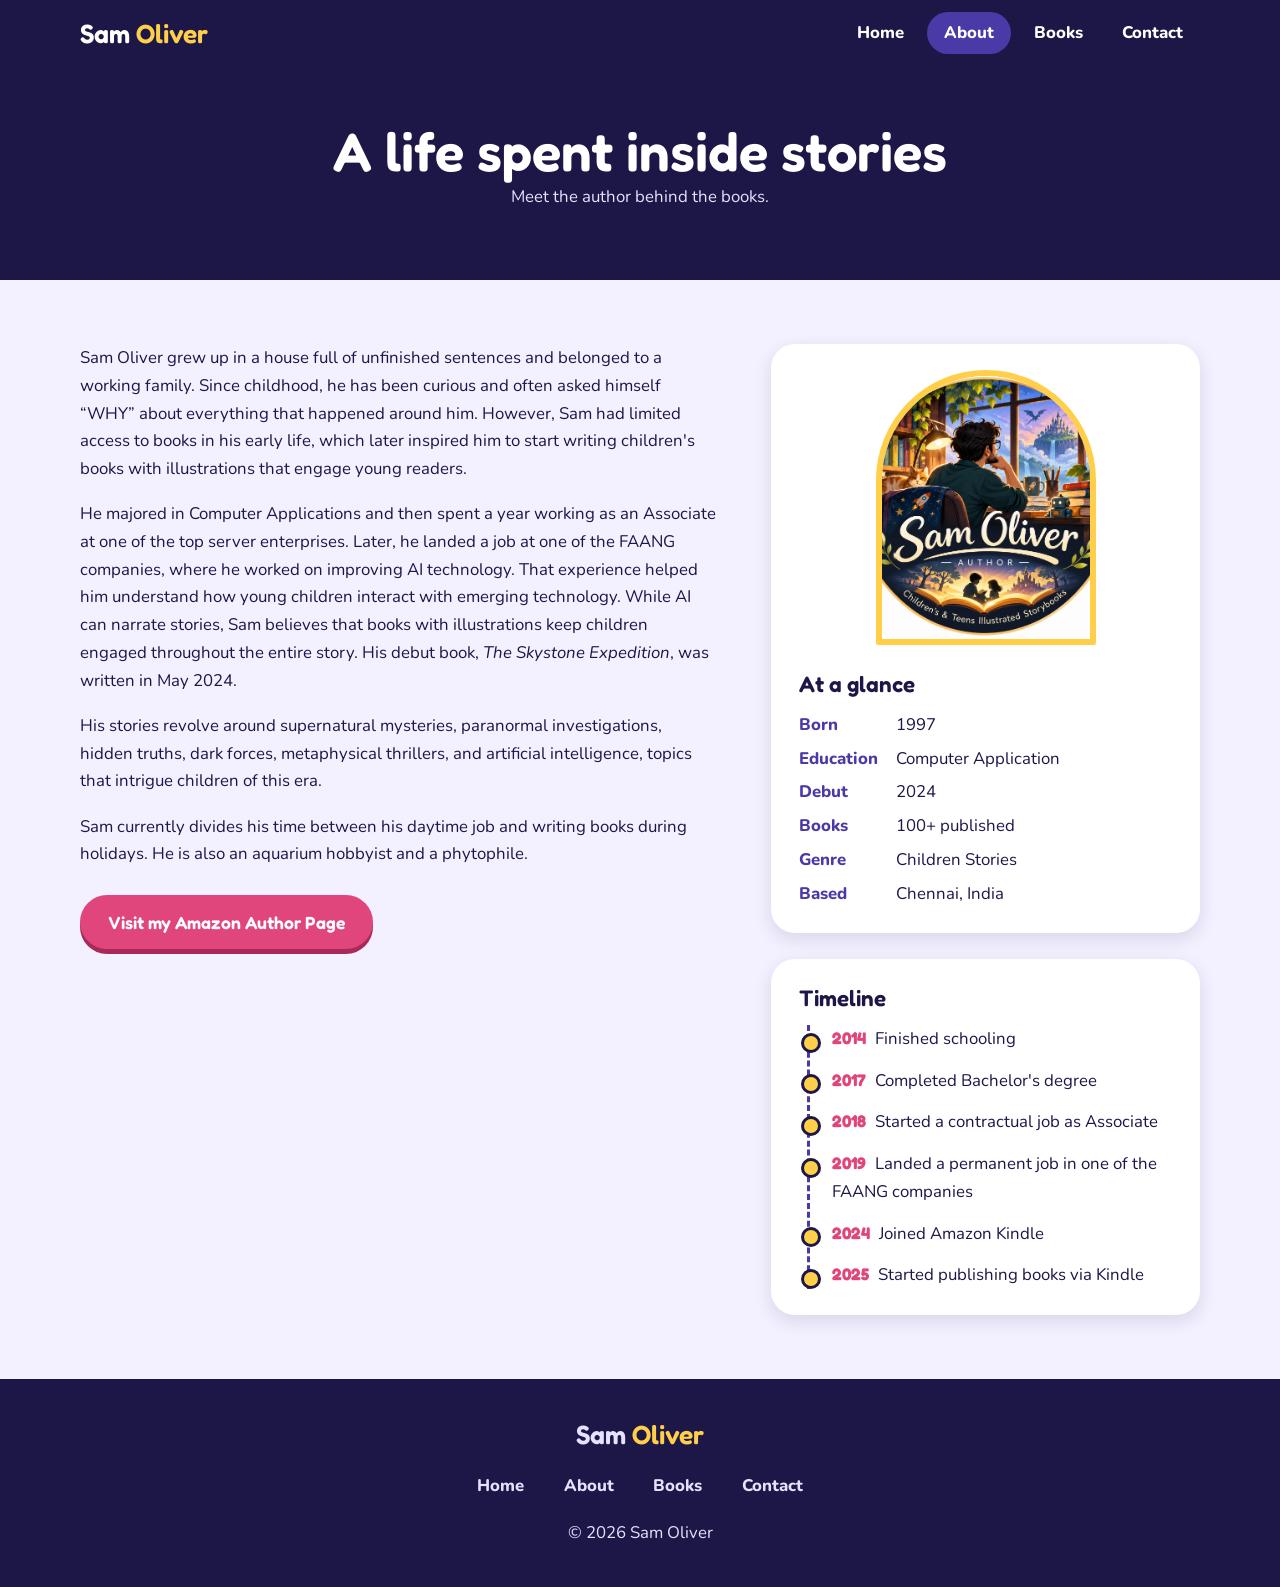
==== commit 9d784f4f: "Install Vercel Web Analytics ## Vercel Web Analytics Implementation  Successfully installed and conf" ====
--- a/about.html
+++ b/about.html
@@ -7,6 +7,10 @@
 <link rel="preconnect" href="https://fonts.gstatic.com" crossorigin>
 <link href="https://fonts.googleapis.com/css2?family=Fredoka:wght@500;600&family=Nunito:wght@400;800&display=swap" rel="stylesheet">
 <link rel="stylesheet" href="styles.css">
+<script>
+  window.va = window.va || function () { (window.vaq = window.vaq || []).push(arguments); };
+</script>
+<script defer src="/_vercel/insights/script.js"></script>
 <title>About - Sam Oliver, Children's Book Author</title>
 <meta name="description" content="Meet Sam Oliver, an illustrated children's book author from Chennai writing supernatural mystery, paranormal investigation and AI adventures for young readers.">
 </head>
--- a/styles.css
+++ b/styles.css
@@ -137,13 +137,11 @@
 .social{display:flex;flex-wrap:wrap;gap:10px}
 .social a{border:2px solid var(--dusk);color:var(--dusk);font-weight:800;text-decoration:none;border-radius:999px;padding:.3em 1em;transition:background .2s,color .2s}
 .social a:hover{background:var(--dusk);color:#fff}
-.form{display:grid;grid-template-columns:1fr 1fr;gap:16px}
+.form{display:grid;gap:16px}
 .form label{display:grid;gap:6px;font-weight:800}
-.form .full{grid-column:1/-1}
 .form input,.form select,.form textarea{font:inherit;font-weight:400;color:var(--ink);background:var(--paper);border:2px solid transparent;border-radius:14px;padding:.7em 1em;width:100%}
 .form input:focus,.form select:focus,.form textarea:focus{outline:none;border-color:var(--dusk);background:#fff}
 .form textarea{min-height:140px;resize:vertical}
-.form-note{grid-column:1/-1;font-weight:800;color:var(--teal);display:none}
+.form-note{font-weight:800;color:var(--teal);display:none}
 .form-note.show{display:block}
 @media(max-width:820px){.about,.contact{grid-template-columns:1fr}}
-@media(max-width:560px){.form{grid-template-columns:1fr}}
